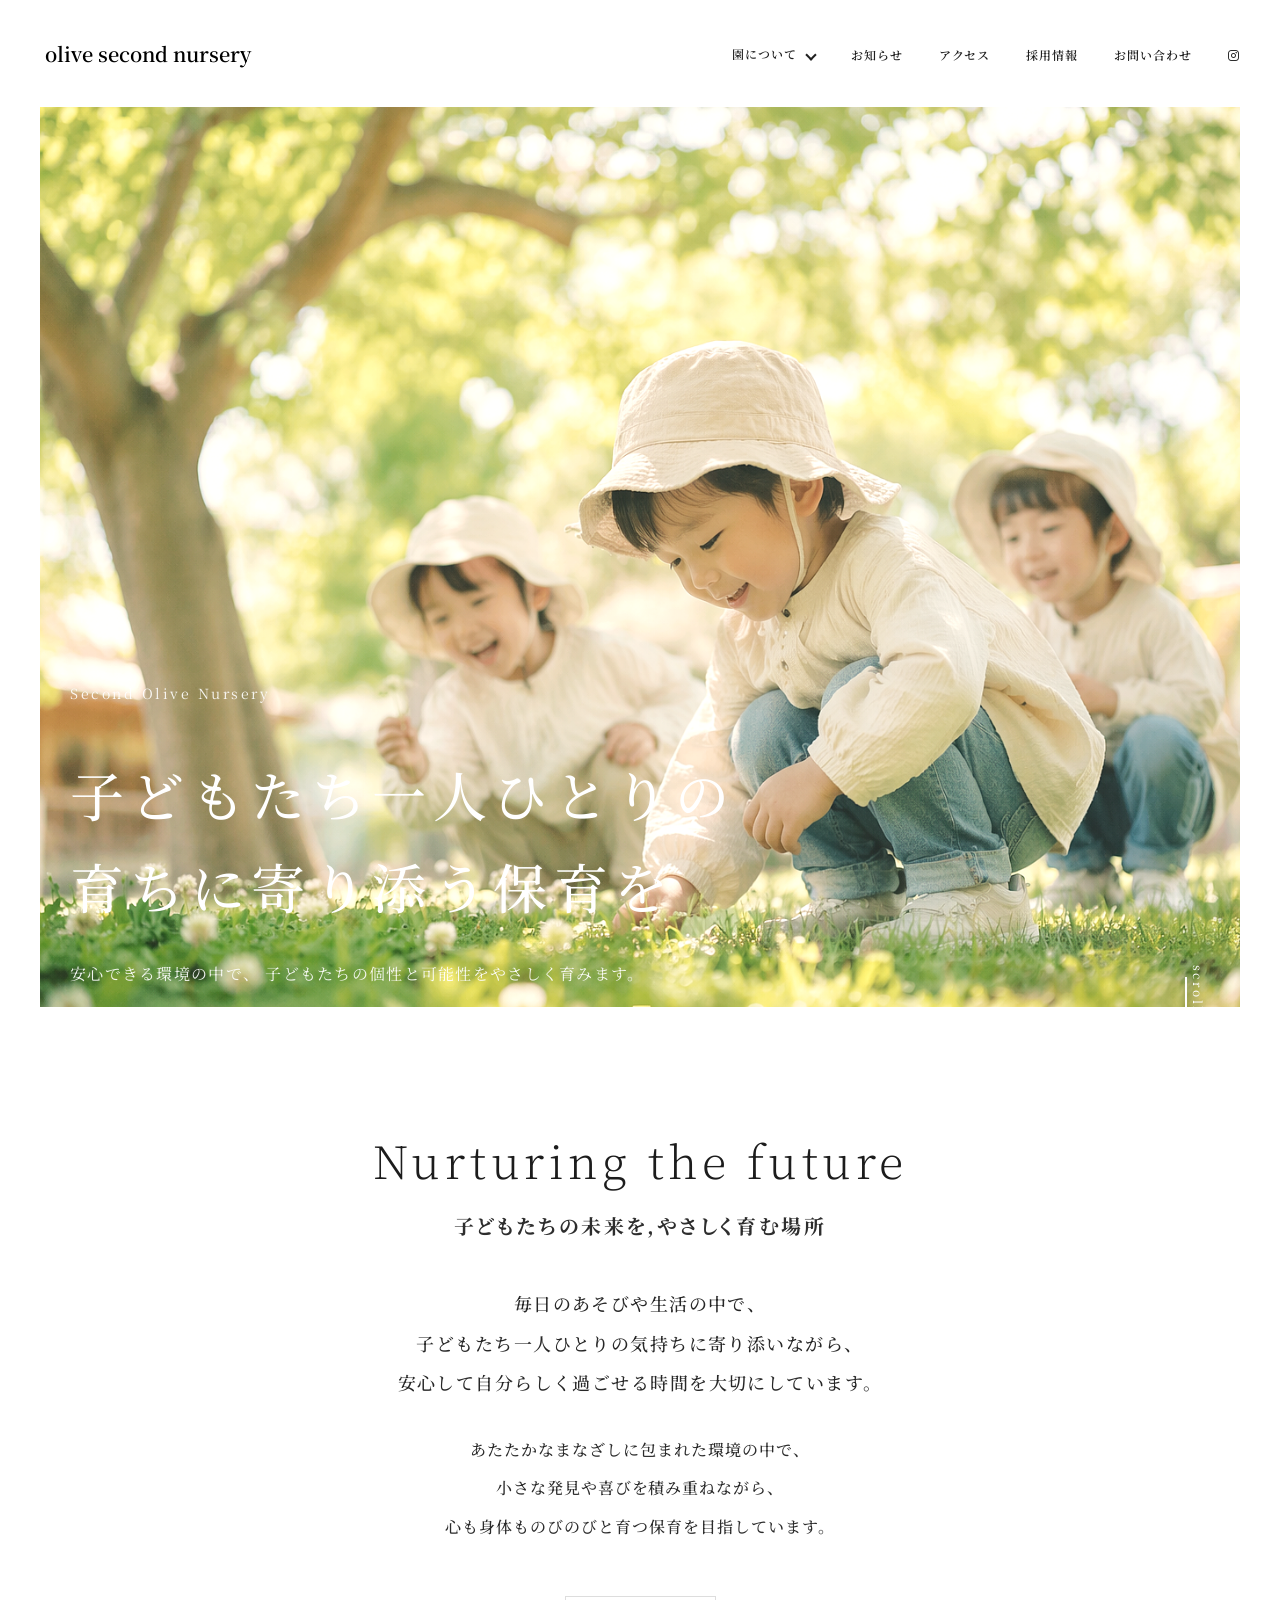
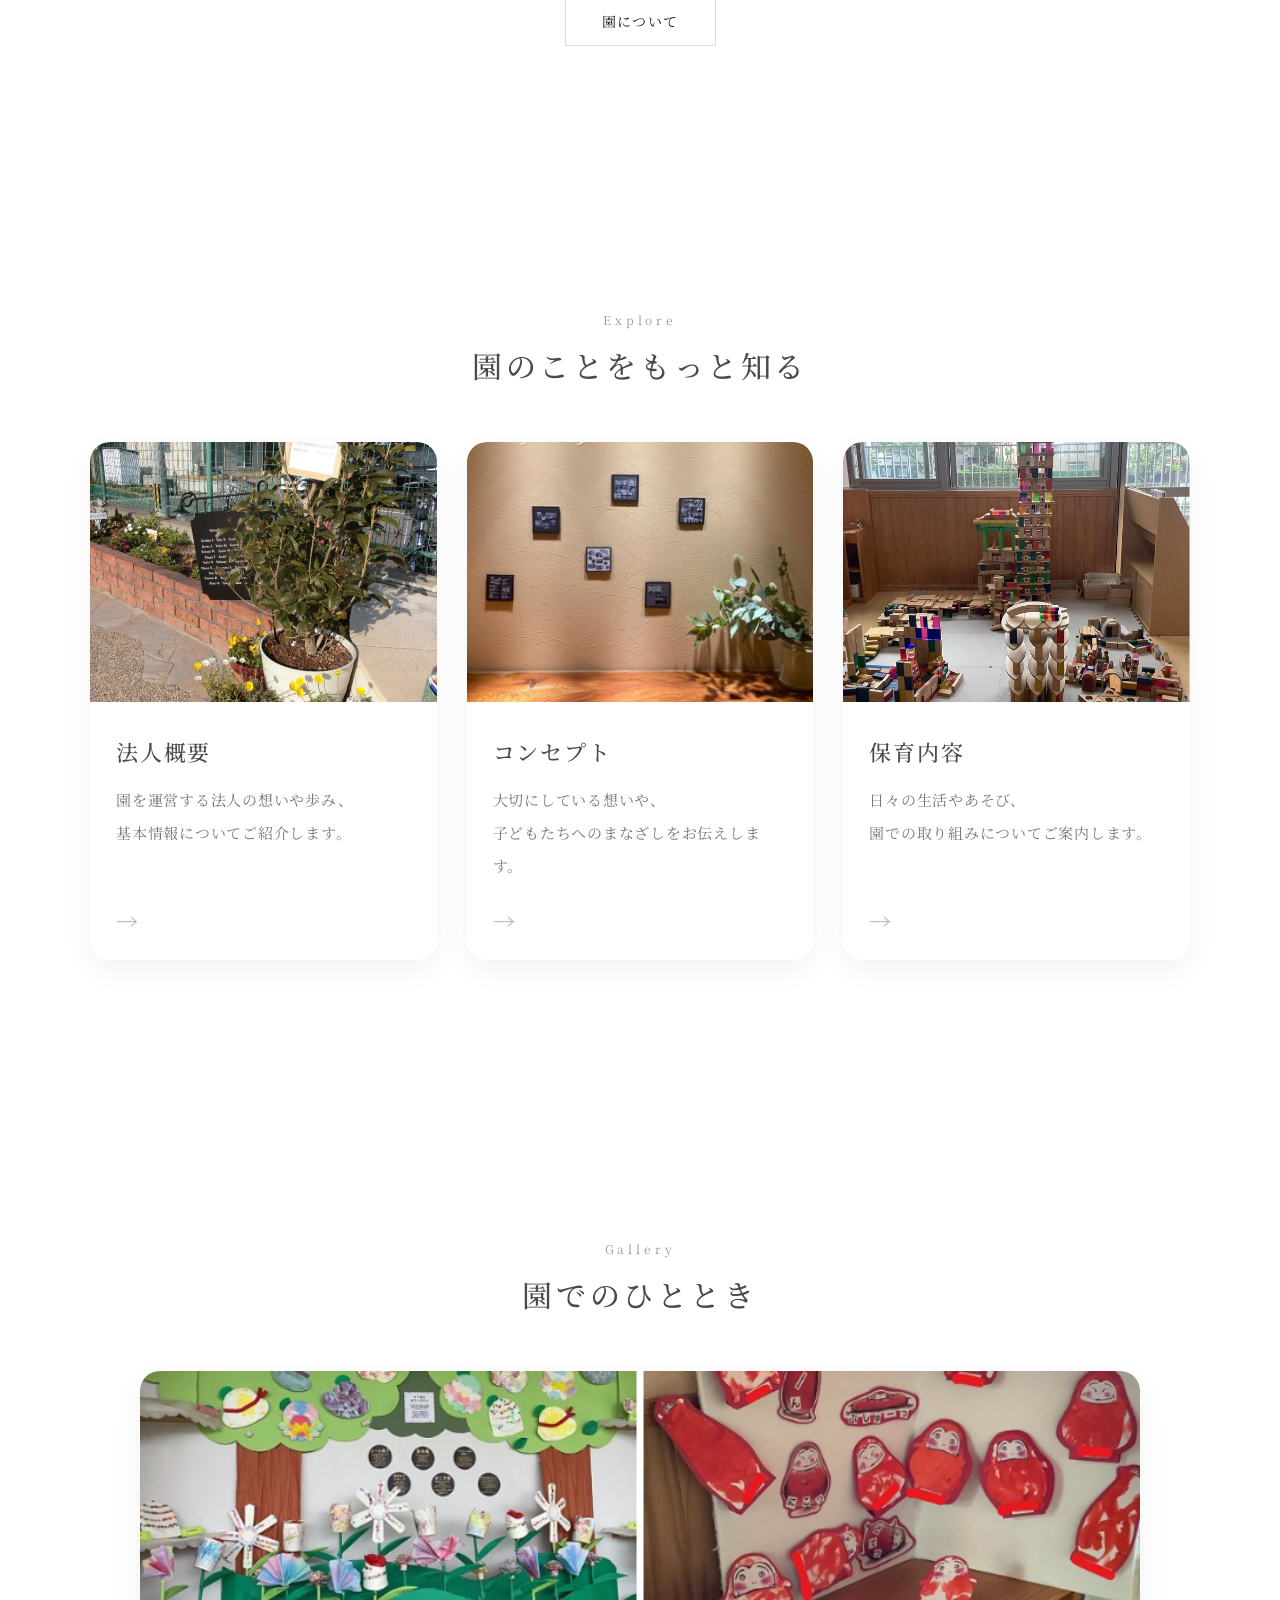
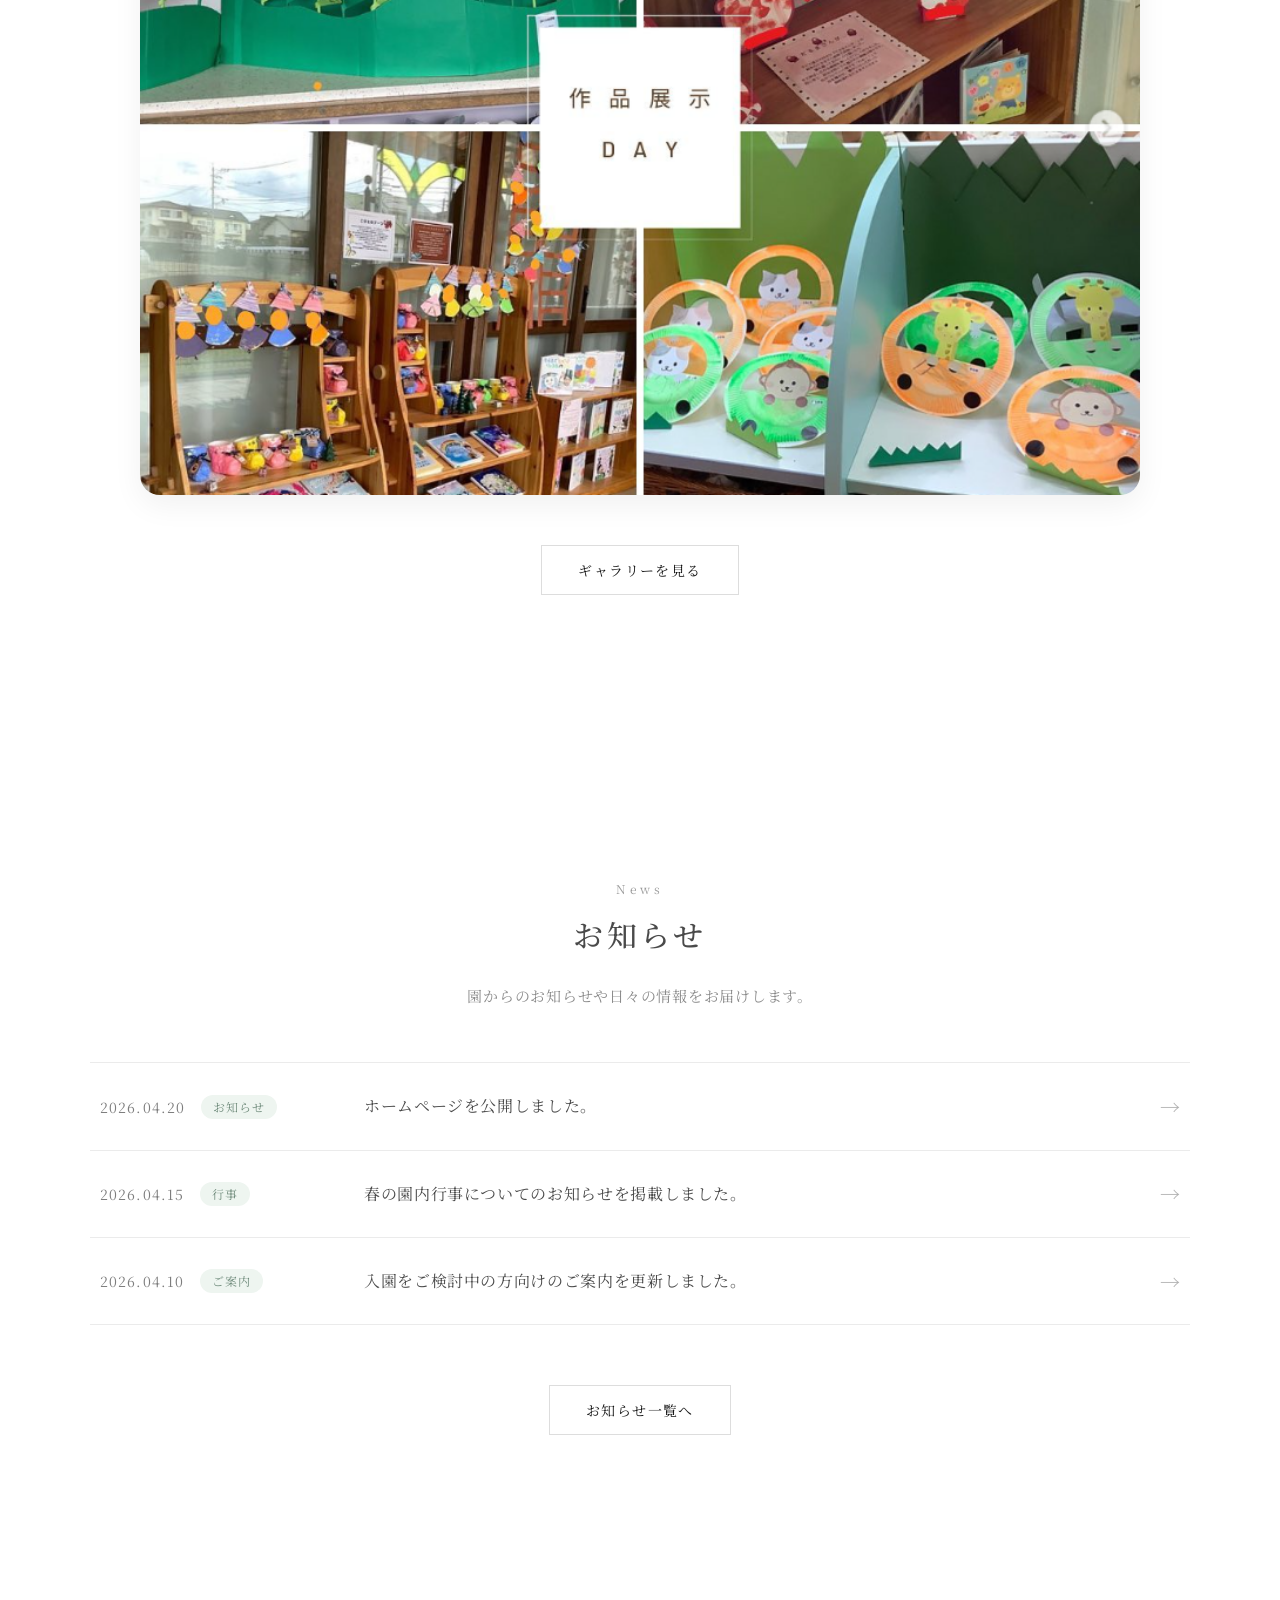
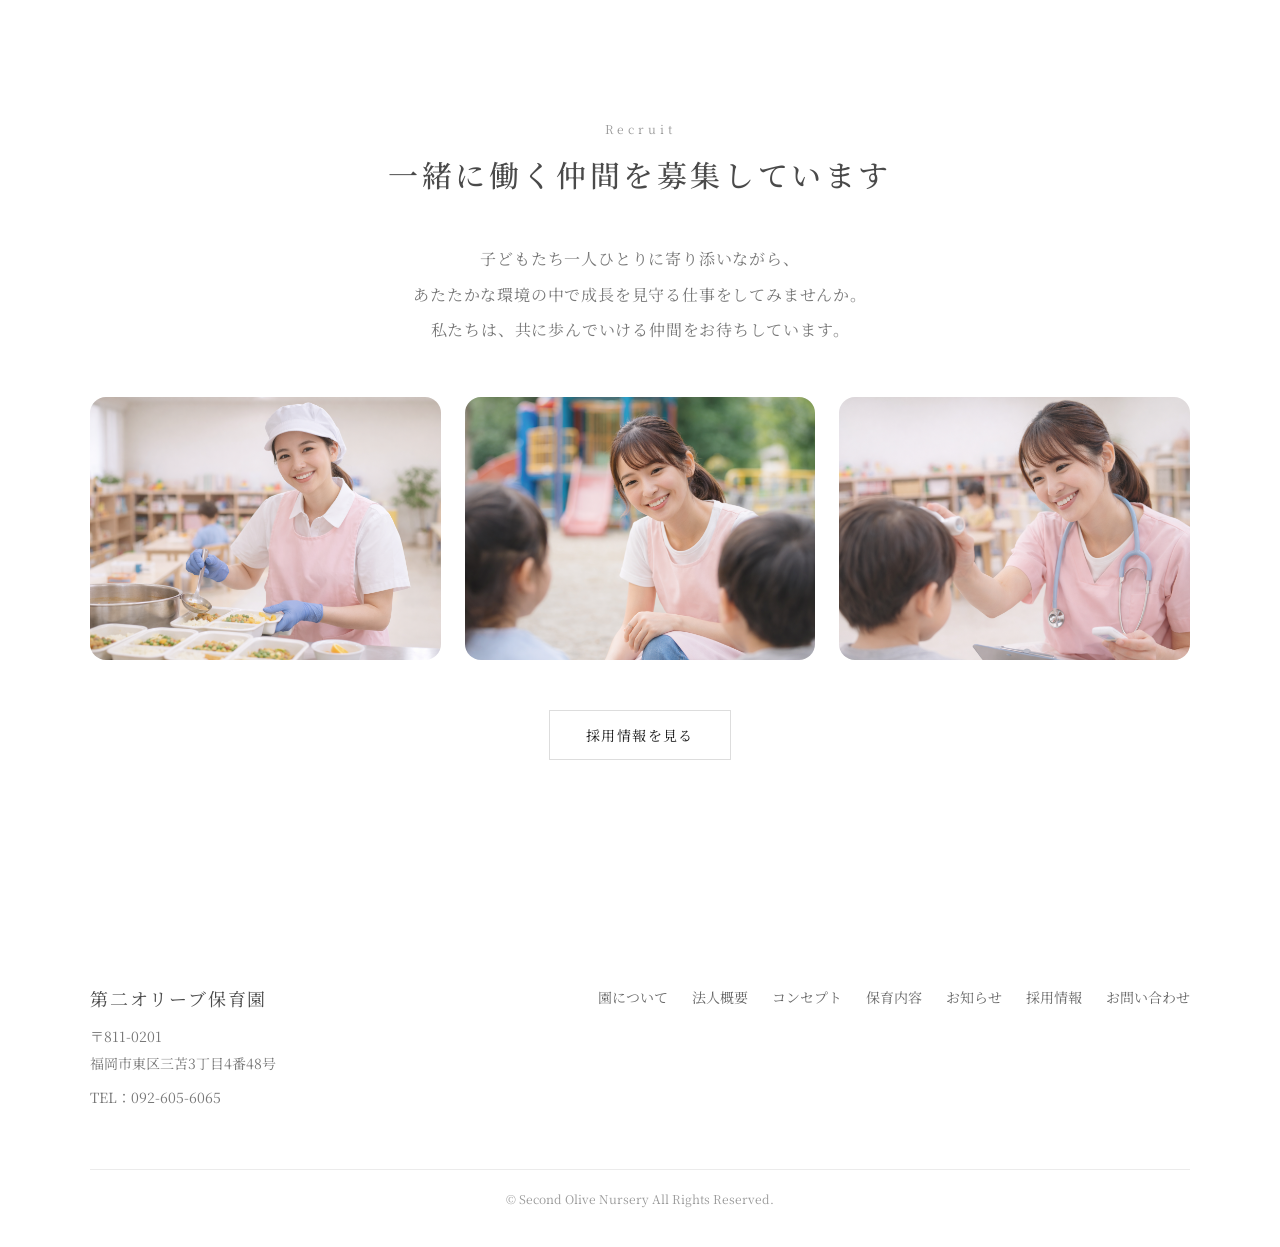
==== index.html @ 998efd09 "Add files via upload" ====
<!DOCTYPE html>
<html lang="ja">
<head>
  <meta charset="UTF-8">
  <meta name="viewport" content="width=device-width, initial-scale=1.0">
  <title>Second Olive Nursery | 子どもたちの未来を育む保育園</title>
  <meta name="description" content="Second Olive Nurseryは、子ども一人ひとりの個性を大切にし、安心できる環境で成長を支える保育園です。">
  <link rel="stylesheet" href="stylesheet.css">
  <link rel="stylesheet" href="responsive.css">
  <link href="https://fonts.googleapis.com/css2?family=Noto+Serif+JP:wght@400;500;600&display=swap" rel="stylesheet">
  <link rel="stylesheet" href="https://cdnjs.cloudflare.com/ajax/libs/font-awesome/6.5.2/css/all.min.css">
  <script async src="https://www.googletagmanager.com/gtag/js?id=G-06NSMRG1YZ"></script>
  <script>
    window.dataLayer = window.dataLayer || [];
    function gtag(){dataLayer.push(arguments);}
    gtag('js', new Date());
    gtag('config', 'G-06NSMRG1YZ');
  </script>
</head>
<body>
    <!-- header -->
    <header class="header header-test">
      <div class="header-inner">
        <!-- ロゴ -->
        <a href="index.html" class="header-logo">
          <span>olive second nursery</span>
        </a>
        <!-- PCナビ -->
        <nav class="header-nav">
          <ul class="nav-list">
            <li class="has-dropdown">
              <a href="#about">
                園について
                <span class="dropdown-icon"></span>
              </a>
              <ul class="dropdown-menu">
                <li><a href="corporate.html">法人概要</a></li>
                <li><a href="concept.html">コンセプト</a></li>
                <li><a href="service.html">保育内容</a></li>
              </ul>
            </li>
            <li><a href="#service">お知らせ</a></li>
            <li><a href="#news">アクセス</a></li>
            <li><a href="#access">採用情報</a></li>
            <li><a href="#contact">お問い合わせ</a></li>
            <li class="nav-instagram">
              <a href="https://www.instagram.com/アカウント名/" target="_blank" aria-label="Instagram">
                <i class="fa-brands fa-instagram"></i>
              </a>
            </li>
          </ul>
        </nav>
        <!-- ハンバーガー -->
        <button class="hamburger" aria-label="メニューを開く">
          <span></span>
          <span></span>
          <span></span>
        </button>
      </div>
      <!-- SPメニュー -->
      <nav class="sp-nav">
        <ul class="sp-nav-list">
          <li><a href="#about">園について</a></li>
          <li><a href="#service">保育内容</a></li>
          <li><a href="#news">お知らせ</a></li>
          <li><a href="#access">アクセス</a></li>
          <li><a href="#contact">お問い合わせ</a></li>
        </ul>
      </nav>
    </header>
    <div class="main-wrapper">
      <main>
        <!-- hero -->
        <section class="hero">
          <div class="hero-overlay"></div>
          <div class="hero-inner container">
            <div class="hero-text">
              <p class="hero-subtitle">Second Olive Nursery</p>
              <h1 class="hero-title">
                子どもたち一人ひとりの<br>
                育ちに寄り添う保育を
              </h1>
              <p class="hero-description">
                安心できる環境の中で、
                子どもたちの個性と可能性をやさしく育みます。
              </p>
            </div>
            <div class="hero-scroll">
              <span>scroll</span>
            </div>
          </div>
        </section>
        <!-- intro -->
        <section class="intro">
          <div class="container">
            <h1 class="intro-en">
               Nurturing the future
            </h1>
            <h2 class="intro-title">
              子どもたちの未来を,やさしく育む場所
            </h2>
            <p class="intro-lead">
              毎日のあそびや生活の中で、<br>
              子どもたち一人ひとりの気持ちに寄り添いながら、<br>
              安心して自分らしく過ごせる時間を大切にしています。
            </p>
            <p class="intro-text">
              あたたかなまなざしに包まれた環境の中で、<br>
              小さな発見や喜びを積み重ねながら、<br>
              心も身体ものびのびと育つ保育を目指しています。
            </p>
            <div class="btn-wrapper">
              <a href="#about" class="btn btn-primary">
                <span>園について</span>
              </a>
            </div>  
          </div>
        </section>
        <!-- page-links -->
        <section class="page-links" id="about">
          <div class="container">
            <div class="page-links-head">
              <p class="section-en">Explore</p>
              <h2 class="section-title">園のことをもっと知る</h2>
            </div>
            <div class="page-links-grid">
              <a href="corporate.html" class="page-card">
                <div class="page-card-image">
                  <img src="images/gaiyou.png" alt="法人概要">
                </div>
                <div class="page-card-body">
                  <h3 class="page-card-title">法人概要</h3>
                  <p class="page-card-text">
                    園を運営する法人の想いや歩み、<br>
                    基本情報についてご紹介します。
                  </p>
                  <span class="page-card-arrow">→</span>
                </div>
              </a>
              <a href="concept.html" class="page-card">
                <div class="page-card-image">
                  <img src="images/konsept.png" alt="コンセプト">
                </div>
                <div class="page-card-body">
                  <h3 class="page-card-title">コンセプト</h3>
                  <p class="page-card-text">
                    大切にしている想いや、<br>
                    子どもたちへのまなざしをお伝えします。
                  </p>
                  <span class="page-card-arrow">→</span>
                </div>
              </a>
              <a href="service.html" class="page-card">
                <div class="page-card-image">
                  <img src="images/hoikunaiyou.png" alt="保育内容">
                </div>
                <div class="page-card-body">
                  <h3 class="page-card-title">保育内容</h3>
                  <p class="page-card-text">
                    日々の生活やあそび、<br>
                    園での取り組みについてご案内します。
                  </p>
                  <span class="page-card-arrow">→</span>
                </div>
              </a>
            </div>
          </div>
        </section>
        <!-- gallery -->
        <section class="gallery">
          <div class="container">
            <div class="gallery-head">
              <p class="section-en">Gallery</p>
              <h2 class="section-title">園でのひととき</h2>
            </div>
            <div class="gallery-single">
              <img src="images/gallery.png" alt="園で遊ぶ子どもたちの様子">
            </div>
            <div class="gallery-btn">
              <a href="gallery.html" class="btn btn-primary">
                <span>ギャラリーを見る</span>
              </a>
            </div>
          </div>
        </section>
        <!-- news -->
        <section class="news">
          <div class="container">
            <div class="news-head">
              <p class="section-en">News</p>
              <h2 class="section-title">お知らせ</h2>
              <p class="news-lead">
                園からのお知らせや日々の情報をお届けします。
              </p>
            </div>
            <div class="news-list">
              <a href="news-detail.html" class="news-item">
                <div class="news-meta">
                  <time datetime="2026-04-20" class="news-date">2026.04.20</time>
                  <span class="news-category">お知らせ</span>
                </div>
                <p class="news-text">ホームページを公開しました。</p>
                <span class="news-arrow">→</span>
              </a>
              <a href="news-detail.html" class="news-item">
                <div class="news-meta">
                  <time datetime="2026-04-15" class="news-date">2026.04.15</time>
                  <span class="news-category">行事</span>
                </div>
                <p class="news-text">春の園内行事についてのお知らせを掲載しました。</p>
                <span class="news-arrow">→</span>
              </a>
              <a href="news-detail.html" class="news-item">
                <div class="news-meta">
                  <time datetime="2026-04-10" class="news-date">2026.04.10</time>
                  <span class="news-category">ご案内</span>
                </div>
                <p class="news-text">入園をご検討中の方向けのご案内を更新しました。</p>
                <span class="news-arrow">→</span>
              </a>
            </div>
            <div class="news-btn">
              <a href="news.html" class="btn btn-primary">
                <span>お知らせ一覧へ</span>
              </a>
            </div>
          </div>
        </section>
        <!-- recruit -->
        <section class="recruit">
          <div class="container">
            <div class="recruit-head">
              <p class="section-en">Recruit</p>
              <h2 class="section-title">一緒に働く仲間を募集しています</h2>
            </div>
            <p class="recruit-text">
              子どもたち一人ひとりに寄り添いながら、<br>
              あたたかな環境の中で成長を見守る仕事をしてみませんか。<br>
              私たちは、共に歩んでいける仲間をお待ちしています。
            </p>
            <div class="recruit-images">
              <img src="images/tyourisi.png" alt="園の様子">
              <img src="images/hoikusi.png" alt="保育の様子">
              <img src="images/kanngosi.png" alt="職員の様子">
            </div>
            <div class="recruit-btn">
              <a href="recruit.html" class="btn btn-primary">
                <span>採用情報を見る</span>
              </a>
            </div>
          </div>
        </section>
      </main>
    </div>



    <!-- footer -->
    <a href="#" class="page-top" aria-label="ページ上部へ戻る">↑</a>
    <!-- footer -->
    <footer class="footer">
      <div class="container footer-inner">
        <div class="footer-top">
          <div class="footer-info">
            <p class="footer-name">第二オリーブ保育園</p>
            <p class="footer-address">
              〒811-0201<br>
              福岡市東区三苫3丁目4番48号
            </p>
            <p class="footer-tel">
              TEL：092-605-6065
            </p>
          </div>
          <nav class="footer-nav">
            <ul>
              <li><a href="#about">園について</a></li>
              <li><a href="corporate.html">法人概要</a></li>
              <li><a href="concept.html">コンセプト</a></li>
              <li><a href="service.html">保育内容</a></li>
              <li><a href="news.html">お知らせ</a></li>
              <li><a href="recruit.html">採用情報</a></li>
              <li><a href="contact.html">お問い合わせ</a></li>
            </ul>
          </nav>
        </div>
        <div class="footer-bottom">
          <p class="copyright">
            © Second Olive Nursery All Rights Reserved.
          </p>
        </div>
      </div>
    </footer>
    <script src="script.js"></script>
</body>
</html>
---- stylesheet.css ----
/* =========================
   共通
========================= */

body {
  font-family: "Noto Serif JP", serif;
  color: #4a4a4a;
  margin: 0;
}

.container {
  max-width: 1100px;
  margin: 0 auto;
  padding: 0 30px;
}

.main-wrapper {
  max-width: 1200px;
  margin: 0 auto;
  background: #ffffff;
  border-radius: 20px;
  overflow: visible;
}

html {
  scroll-behavior: smooth;
}

/* =========================
   header
========================= */
.header {
  position: sticky;
  top: 0;
  width: 100%;
  z-index: 1000;
  background: #ffffff;
  transition: transform 0.35s ease, box-shadow 0.35s ease, background 0.35s ease;
}

.header.hide {
  transform: translateY(-100%);
}

.header.scrolled {
  background: #ffffff;
  box-shadow: 0 4px 12px rgba(0, 0, 0, 0.08);
}

.header-inner {
  max-width: 1200px;
  margin: 0 auto;
  padding: 35px 30px;
  display: flex;
  align-items: center;
  justify-content: space-between;
}

.header.scrolled .header-inner {
  padding: 22px 30px;
}

/* ロゴ */
.header-logo {
  display: flex;
  align-items: center;
  text-decoration: none;
}

.header-logo img {
  width: 60px;
  height: auto;
  display: block;
}

.header-logo span {
  margin-left: 5px;
  font-size: 20px;
  font-weight: 600;
  color: #000000;
}

/* PCナビ */
.header-nav {
  display: block;
}

.nav-list {
  display: flex;
  align-items: center;
  gap: 36px;
  list-style: none;
  margin: 0;
  padding: 0;
}

.nav-list a {
  font-size: 12px;
  font-weight: 600;
  letter-spacing: 0.08em;
  color: #202020;
  text-decoration: none;
  transition: color 0.3s ease, opacity 0.3s ease;
}

.header.scrolled .nav-list a {
  color: #444;
}

.nav-list a:hover {
  opacity: 0.7;
}

/* ハンバーガー */
.hamburger {
  display: none;
  width: 32px;
  height: 24px;
  padding: 0;
  border: none;
  background: transparent;
  cursor: pointer;
  position: relative;
  z-index: 1100;
}

.hamburger span {
  display: block;
  width: 100%;
  height: 2px;
  background: #444;
  position: absolute;
  left: 0;
  transition: all 0.3s ease;
}

.hamburger span:nth-child(1) {
  top: 0;
}

.hamburger span:nth-child(2) {
  top: 11px;
}

.hamburger span:nth-child(3) {
  bottom: 0;
}

.header.scrolled .hamburger span {
  background: #444;
}

/* ハンバーガー開いた時 */
.hamburger.active span:nth-child(1) {
  transform: rotate(45deg);
  top: 11px;
}

.hamburger.active span:nth-child(2) {
  opacity: 0;
}

.hamburger.active span:nth-child(3) {
  transform: rotate(-45deg);
  bottom: 11px;
}

/* SPメニュー */
.sp-nav {
  position: fixed;
  top: 0;
  right: -100%;
  width: 100%;
  height: 100vh;
  background: rgba(255, 255, 255, 0.98);
  transition: right 0.4s ease;
  display: flex;
  justify-content: center;
  align-items: center;
}

.sp-nav.open {
  right: 0;
}

.sp-nav-list {
  list-style: none;
  margin: 0;
  padding: 0;
  text-align: center;
}

.sp-nav-list li {
  margin-bottom: 28px;
}

.sp-nav-list li:last-child {
  margin-bottom: 0;
}

.sp-nav-list a {
  font-size: 20px;
  font-weight: 400;
  letter-spacing: 0.08em;
  color: #444;
  text-decoration: none;
}

.has-dropdown {
  position: relative;
}

.has-dropdown > a {
  display: inline-block;
  padding: 10px 0;
}

.dropdown-menu {
  position: absolute;
  top: 100%;
  left: 50%;
  transform: translateX(-50%) translateY(10px);
  min-width: 180px;
  padding: 14px 0;
  margin: 0;
  list-style: none;
  background: rgba(255, 255, 255, 0.98);
  border-radius: 14px;
  box-shadow: 0 12px 24px rgba(0, 0, 0, 0.08);
  opacity: 0;
  visibility: hidden;
  transition: all 0.3s ease;
  z-index: 1000;
}

.dropdown-menu li {
  margin: 0;
}

.dropdown-menu a {
  display: block;
  padding: 10px 20px;
  font-size: 14px;
  color: #4a4a4a;
  text-decoration: none;
  white-space: nowrap;
  transition: background 0.3s ease, color 0.3s ease;
}

.dropdown-menu a:hover {
  background: #f5f8f6;
  color: #7a9b8a;
}

.has-dropdown:hover .dropdown-menu {
  opacity: 1;
  visibility: visible;
  transform: translateX(-50%) translateY(0);
}

.dropdown-icon {
  display: inline-block;
  margin-left: 6px;
  width: 6px;
  height: 6px;
  border-right: 2px solid currentColor;
  border-bottom: 2px solid currentColor;
  transform: rotate(45deg);
  transition: transform 0.3s ease;
}

.has-dropdown:hover .dropdown-icon {
  transform: rotate(225deg);
}

.dropdown-menu {
  transform: translateX(-50%) translateY(10px);
}

.has-dropdown:hover .dropdown-menu {
  transform: translateX(-50%) translateY(0);
}

.header-instagram {
  display: flex;
  align-items: center;
  justify-content: center;
  width: 42px;
  height: 42px;
  margin-left: 24px;
  color: #4a4a4a;
  text-decoration: none;
  font-size: 22px;
  transition: opacity 0.3s ease, transform 0.3s ease;
}

.header-instagram:hover {
  opacity: 0.7;
  transform: translateY(-2px);
}


/* =========================
   hero
========================= */
.hero {
  position: relative;
  width: 100%;
  height: 100vh;
  min-height: 720px;
  background: url("images/hero.png") no-repeat center center / cover;
  overflow: hidden;
  margin-top: 0;
}

.hero-overlay {
  position: absolute;
  inset: 0;
  z-index: 1;
}

.hero-inner {
  position: relative;
  z-index: 2;
  max-width: 1200px;
  height: 100%;
  margin: 0 auto;
  padding: 0 30px 70px;
  display: flex;
  flex-direction: column;
  justify-content: flex-end;
}

.hero-text {
  max-width: 680px;
  color: #ffffff;
}

.hero-subtitle {
  margin-bottom: 20px;
  font-size: 14px;
  font-weight: 400;
  letter-spacing: 0.18em;
  color: rgba(255, 255, 255, 0.9);
}

.hero-title {
  margin-bottom: 24px;
  font-size: 54px;
  font-weight: 500;
  line-height: 1.7;
  letter-spacing: 0.12em;
  color: #ffffff;
}

.hero-description {
  font-size: 16px;
  font-weight: 400;
  line-height: 2.2;
  letter-spacing: 0.08em;
  color: rgba(255, 255, 255, 0.92);
}

.hero-scroll {
  position: absolute;
  right: 30px;
  bottom: 40px;
  writing-mode: vertical-rl;
  text-orientation: mixed;
}

.hero-scroll span {
  font-size: 12px;
  letter-spacing: 0.2em;
  color: #fff;
  text-shadow: 0 2px 6px rgba(0,0,0,0.4);
  position: relative;
}

.hero-scroll span::after {
  content: "";
  display: block;
  width: 2px;
  height: 60px;
  margin: 12px auto 0;
  background: #fff;
  box-shadow: 0 2px 6px rgba(0,0,0,0.4);
}

/* test headerをhero上に重ねる 
.header.header-test {
  position: absolute;
  top: 0;
  left: 0;
  width: 100%;
  z-index: 1000;
  background: transparent;
  box-shadow: none;
}

.header.header-test.scrolled {
  background: transparent;
  box-shadow: none;
}

.header.header-test.hide {
  transform: none;
}

.header.header-test .header-inner {
  max-width: 1200px;
  margin: 0 auto;
  padding: 35px 30px;
}

.header.header-test .header-logo span,
.header.header-test .nav-list a,
.header.header-test .header-instagram {
  color: #ffffff;
}

.header.header-test .dropdown-icon {
  border-right: 2px solid #ffffff;
  border-bottom: 2px solid #ffffff;
}

/* hero全画面 
.hero {
  width: 100vw;
  max-width: none;
  margin-left: calc(49% - 50vw);
  margin-right: calc(49% - 50vw);
  border-radius: 0;
}

.hero-overlay {
  background: rgba(0, 0, 0, 0.22);
}


.hero-inner {
  position: relative;
  z-index: 2;
}

文字前面 */


/* =========================
   intro
========================= */
.intro {
  padding: 120px 0;
  background: #ffffff;
  text-align: center;
}

.intro-en {
  margin: 0 0 16px;
  font-size: 45px;
  font-weight: 200;
  letter-spacing: 0.1em;
  color: #1c1c1c;
}

.intro-title {
  margin: 0 0 40px;
  font-size: 20px;
  font-weight: 700;
  line-height: 1.8;
  letter-spacing: 0.12em;
  color: #2d2d2d;
  font-feature-settings: "palt";
}

.intro-lead {
  margin: 0 0 28px;
  font-size: 18px;
  font-weight: 500;
  line-height: 2.2;
  letter-spacing: 0.08em;
  color: #272727;
}

.intro-text {
  margin: 0;
  font-size: 16px;
  font-weight: 500;
  line-height: 2.4;
  letter-spacing: 0.06em;
  color: #2b2b2b;
}

/* ボタン全体 */
.btn-wrapper {
  margin-top: 50px;
  text-align: center;
}

/* ボタン本体 */
.btn {
  display: inline-block;
  padding: 14px 36px;
  font-size: 14px;
  letter-spacing: 0.1em;
  text-decoration: none;
  transition: all 0.3s ease;
}

.btn-primary {
  position: relative;
  display: inline-block;
  padding: 14px 36px;
  font-size: 14px;
  letter-spacing: 0.1em;
  text-decoration: none;
  overflow: hidden;
  color: #161616;
  background: #ffffff;
  border: 1px solid #ddd;
  transition: color 0.3s ease;
}

/* めくれる部分 */
.btn-primary::before {
  content: "";
  position: absolute;
  top: 0;
  left: 0;
  width: 0%;
  height: 100%;
  background: #1f1f1f;
  transition: width 0.4s ease;
  z-index: 0;
}

/* テキストを前面に */
.btn-primary span {
  position: relative;
  z-index: 1;
}

/* hover */
.btn-primary:hover::before {
  width: 100%;
}

.btn-primary:hover {
  color: #ffffff;
}

/* =========================
   page links
========================= */

.page-links {
  padding: 140px 0 140px;
  background: #ffffff;
}

.page-links-head {
  margin-bottom: 50px;
  text-align: center;
}

.section-en {
  margin: 0 0 10px;
  font-size: 12px;
  font-weight: 400;
  letter-spacing: 0.32em;
  color: #9a9a9a;
}

.section-title {
  margin: 0;
  font-size: 30px;
  font-weight: 500;
  line-height: 1.8;
  letter-spacing: 0.12em;
  color: #4a4a4a;
}

.page-links-grid {
  display: grid;
  grid-template-columns: repeat(3, 1fr);
  gap: 30px;
}

.page-card {
  display: flex;
  flex-direction: column;
  height: 100%;
  background: #fff;
  border-radius: 20px;
  overflow: hidden;
  text-decoration: none;
  box-shadow: 0 10px 30px rgba(0, 0, 0, 0.05);
  transition: transform 0.35s ease, box-shadow 0.35s ease;
}

.page-card:hover {
  transform: translateY(-4px);
  box-shadow: 0 16px 36px rgba(0, 0, 0, 0.08);
}

.page-card-image {
  aspect-ratio: 4 / 3;
  overflow: hidden;
}

.page-card-image img {
  width: 100%;
  height: 100%;
  object-fit: cover;
  display: block;
  transition: transform 0.6s ease;
}

.page-card:hover .page-card-image img {
  transform: scale(1.03);
}

.page-card-body {
  display: flex;
  flex-direction: column;
  flex-grow: 1;
  padding: 32px 26px 28px;
}

.page-card-title {
  margin: 0 0 16px;
  font-size: 22px;
  margin-bottom: 14px;
  font-weight: 500;
  letter-spacing: 0.08em;
  line-height: 1.6;
  color: #4a4a4a;
}

.page-card-text {
  margin: 0;
  font-size: 15px;
  font-weight: 400;
  line-height: 2.2;
  letter-spacing: 0.05em;
  color: #777;
}

.page-card-arrow {
  margin-top: auto;
  padding-top: 28px;
  font-size: 22px;
  line-height: 1;
  color: #b0b0b0;
  transition: transform 0.3s ease, color 0.3s ease;
}

.page-card:hover .page-card-arrow {
  transform: translateX(6px);
  color: #7a9b8a;
}

/* =========================
   gallery
========================= */
.gallery {
  padding: 140px 0;
  background: #ffffff;
}

.gallery-head {
  margin-bottom: 50px;
  text-align: center;
}

.gallery-lead {
  margin: 18px auto 0;
  max-width: 680px;
  font-size: 15px;
  line-height: 2.2;
  letter-spacing: 0.05em;
  color: #8a8a8a;
}

.gallery-grid {
  display: grid;
  grid-template-columns: repeat(3, 1fr);
  gap: 24px;
}

.gallery-item {
  border-radius: 18px;
  overflow: hidden;
  background: #f8f8f8;
  box-shadow: 0 6px 18px rgba(0, 0, 0, 0.04);
}

.gallery-item img {
  display: block;
  width: 100%;
  aspect-ratio: 4 / 3;
  object-fit: cover;
  transition: transform 0.5s ease;
}

.gallery-item:hover img {
  transform: scale(1.04);
}

.gallery-single {
  max-width: 1000px; /* ←大きさの上限 */
  margin: 0 auto;
  border-radius: 20px;
  overflow: hidden;
  box-shadow: 0 10px 30px rgba(0,0,0,0.06);
}

.gallery-single img {
  width: 100%;
  height: auto;
  display: block;
}

.gallery-btn {
  margin-top: 50px;
  text-align: center;
}

/* =========================
   news
========================= */
.news {
  padding: 140px 0;
  background: #ffffff;
}

.news-head {
  margin-bottom: 50px;
  text-align: center;
}

.news-lead {
  margin: 18px auto 0;
  max-width: 620px;
  font-size: 15px;
  line-height: 2.2;
  letter-spacing: 0.05em;
  color: #8a8a8a;
}

.news-list {
  border-top: 1px solid rgba(0, 0, 0, 0.08);
}

.news-item {
  display: flex;
  align-items: center;
  gap: 24px;
  padding: 28px 10px;
  border-bottom: 1px solid rgba(0, 0, 0, 0.08);
  text-decoration: none;
  transition: background 0.3s ease;
}

.news-item:hover {
  background: #fafcfb;
}

.news-meta {
  display: flex;
  align-items: center;
  gap: 16px;
  min-width: 240px;
  flex-shrink: 0;
}

.news-date {
  font-size: 14px;
  letter-spacing: 0.08em;
  color: #7d7d7d;
}

.news-category {
  display: inline-block;
  padding: 6px 12px;
  font-size: 12px;
  line-height: 1;
  letter-spacing: 0.08em;
  color: #6f8b7b;
  background: #eef5f0;
  border-radius: 20px;
}

.news-text {
  margin: 0;
  flex: 1;
  font-size: 16px;
  line-height: 1.9;
  letter-spacing: 0.04em;
  color: #4a4a4a;
}

.news-arrow {
  font-size: 20px;
  color: #b0b0b0;
  transition: transform 0.3s ease, color 0.3s ease;
}

.news-item:hover .news-arrow {
  transform: translateX(4px);
  color: #7a9b8a;
}

.news-btn {
  margin-top: 60px;
  text-align: center;
}

/* =========================
   recruit（シンプル版）
========================= */
.recruit {
  padding: 140px 0;
  background: #ffffff;
  text-align: center;
}

.recruit-head {
  margin-bottom: 40px;
}

.recruit-text {
  margin: 0 auto 50px;
  max-width: 700px;
  font-size: 16px;
  line-height: 2.2;
  letter-spacing: 0.05em;
  color: #777;
}

/* 画像3枚 */
.recruit-images {
  display: grid;
  grid-template-columns: repeat(3, 1fr);
  gap: 24px;
}

.recruit-images img {
  width: 100%;
  border-radius: 16px;
  object-fit: cover;
  aspect-ratio: 4 / 3;
  transition: transform 0.4s ease;
}

.recruit-images img:hover {
  transform: scale(1.03);
}

.recruit-btn {
  margin-top: 50px;
}

/* =========================
   page top
========================= */
.page-top {
  position: fixed;
  right: 30px;
  bottom: 30px;
  width: 54px;
  height: 54px;
  display: flex;
  align-items: center;
  justify-content: center;
  border-radius: 50%;
  background: rgba(255, 255, 255, 0.92);
  color: #4a4a4a;
  text-decoration: none;
  font-size: 20px;
  line-height: 1;
  box-shadow: 0 8px 20px rgba(0, 0, 0, 0.08);
  border: 1px solid rgba(0, 0, 0, 0.06);
  opacity: 0;
  visibility: hidden;
  transform: translateY(12px);
  transition: opacity 0.3s ease, transform 0.3s ease, background 0.3s ease;
  z-index: 1000;
}

.page-top.show {
  opacity: 1;
  visibility: visible;
  transform: translateY(0);
}

.page-top:hover {
  background: #4a4a4a;
  color: #ffffff;
}

/* =========================
   footer
========================= */
.footer {
  padding: 80px 0 40px;
}

.footer-inner {
  max-width: 1100px;
  margin: 0 auto;
}

/* 上段 */
.footer-top {
  display: flex;
  justify-content: space-between;
  gap: 40px;
  flex-wrap: wrap;
}

/* 左：情報 */
.footer-name {
  margin: 0 0 12px;
  font-size: 18px;
  letter-spacing: 0.1em;
  color: #4a4a4a;
}

.footer-address,
.footer-tel {
  margin: 0 0 8px;
  font-size: 14px;
  line-height: 1.9;
  color: #777;
}

/* 右：ナビ */
.footer-nav ul {
  display: flex;
  flex-wrap: wrap;
  gap: 18px 24px;
  list-style: none;
  padding: 0;
  margin: 0;
}

.footer-nav a {
  font-size: 14px;
  color: #666;
  text-decoration: none;
  transition: color 0.3s ease;
}

.footer-nav a:hover {
  color: #7a9b8a;
}

/* 下段 */
.footer-bottom {
  margin-top: 50px;
  padding-top: 20px;
  border-top: 1px solid rgba(0,0,0,0.08);
  text-align: center;
}

.copyright {
  margin: 0;
  font-size: 12px;
  color: #999;
}
---- responsive.css ----
/* =========================
   responsive
========================= */
@media (max-width: 768px) {
  .header-inner {
    padding: 16px 20px;
  }

  .header-logo img {
    width: 58px;
  }

  .header-nav {
    display: none;
  }

  .hamburger {
    display: block;
  }

  .hero {
    height: 90vh;
    min-height: 620px;
    background-position: center center;
  }

  .hero-inner {
    padding: 0 20px 50px;
  }

  .hero-text {
    max-width: 100%;
  }

  .hero-subtitle {
    margin-bottom: 14px;
    font-size: 12px;
    letter-spacing: 0.14em;
  }

  .hero-title {
    margin-bottom: 18px;
    font-size: 32px;
    line-height: 1.6;
    letter-spacing: 0.06em;
  }

  .hero-description {
    font-size: 14px;
    line-height: 2;
  }

  .hero-scroll {
    right: 20px;
    bottom: 24px;
  }

  .hero-scroll span::after {
    height: 42px;
  }

  .intro {
  padding: 80px 0;
  }

  .intro-title {
  font-size: 24px;
  margin-bottom: 28px;
  }

  .intro-lead {
  font-size: 15px;
  margin-bottom: 20px;
  }

  .intro-text {
  font-size: 14px;
  }

  .page-links {
  padding: 80px 0 90px;
  }

  .page-links-head {
  margin-bottom: 32px;
  }

  .section-title {
  font-size: 24px;
  line-height: 1.7;
  }

  .page-links-grid {
  grid-template-columns: 1fr;
  gap: 24px;
  }

  .page-card-body {
  padding: 22px 20px 20px;
  }

  .page-card-title {
  margin-bottom: 12px;
  font-size: 20px;
  }

  .page-card-text {
  font-size: 14px;
  line-height: 2;
  }

  .page-card-arrow {
  padding-top: 22px;
  font-size: 20px;
  }

  .gallery {
  padding: 90px 0;
  }

  .gallery-head {
  margin-bottom: 32px;
  }

  .gallery-lead {
  font-size: 14px;
  line-height: 2;
  }

  .gallery-grid {
  grid-template-columns: 1fr;
  gap: 18px;
  }

  .news {
  padding: 90px 0;
}

.news-head {
  margin-bottom: 32px;
}

.news-lead {
  font-size: 14px;
  line-height: 2;
}

.news-item {
  flex-direction: column;
  align-items: flex-start;
  gap: 14px;
  padding: 22px 0;
}

.news-meta {
  min-width: auto;
  flex-wrap: wrap;
  gap: 12px;
}

.news-date {
  font-size: 13px;
}

.news-category {
  font-size: 11px;
  padding: 6px 10px;
}

.news-text {
  font-size: 15px;
  line-height: 1.8;
}

.news-arrow {
  font-size: 18px;
  align-self: flex-end;
}

.recruit {
  padding: 90px 0;
}

.recruit-text {
  font-size: 14px;
  line-height: 2;
  margin-bottom: 30px;
}

.recruit-images {
  grid-template-columns: 1fr;
  gap: 16px;
}

.page-top {
  right: 20px;
  bottom: 20px;
  width: 48px;
  height: 48px;
  font-size: 18px;
}

.footer {
  padding: 60px 0 30px;
}

.footer-top {
  flex-direction: column;
  gap: 30px;
}

.footer-nav ul {
  gap: 12px 16px;
}

.footer-name {
  font-size: 16px;
}

.footer-address,
.footer-tel {
  font-size: 13px;
}

}
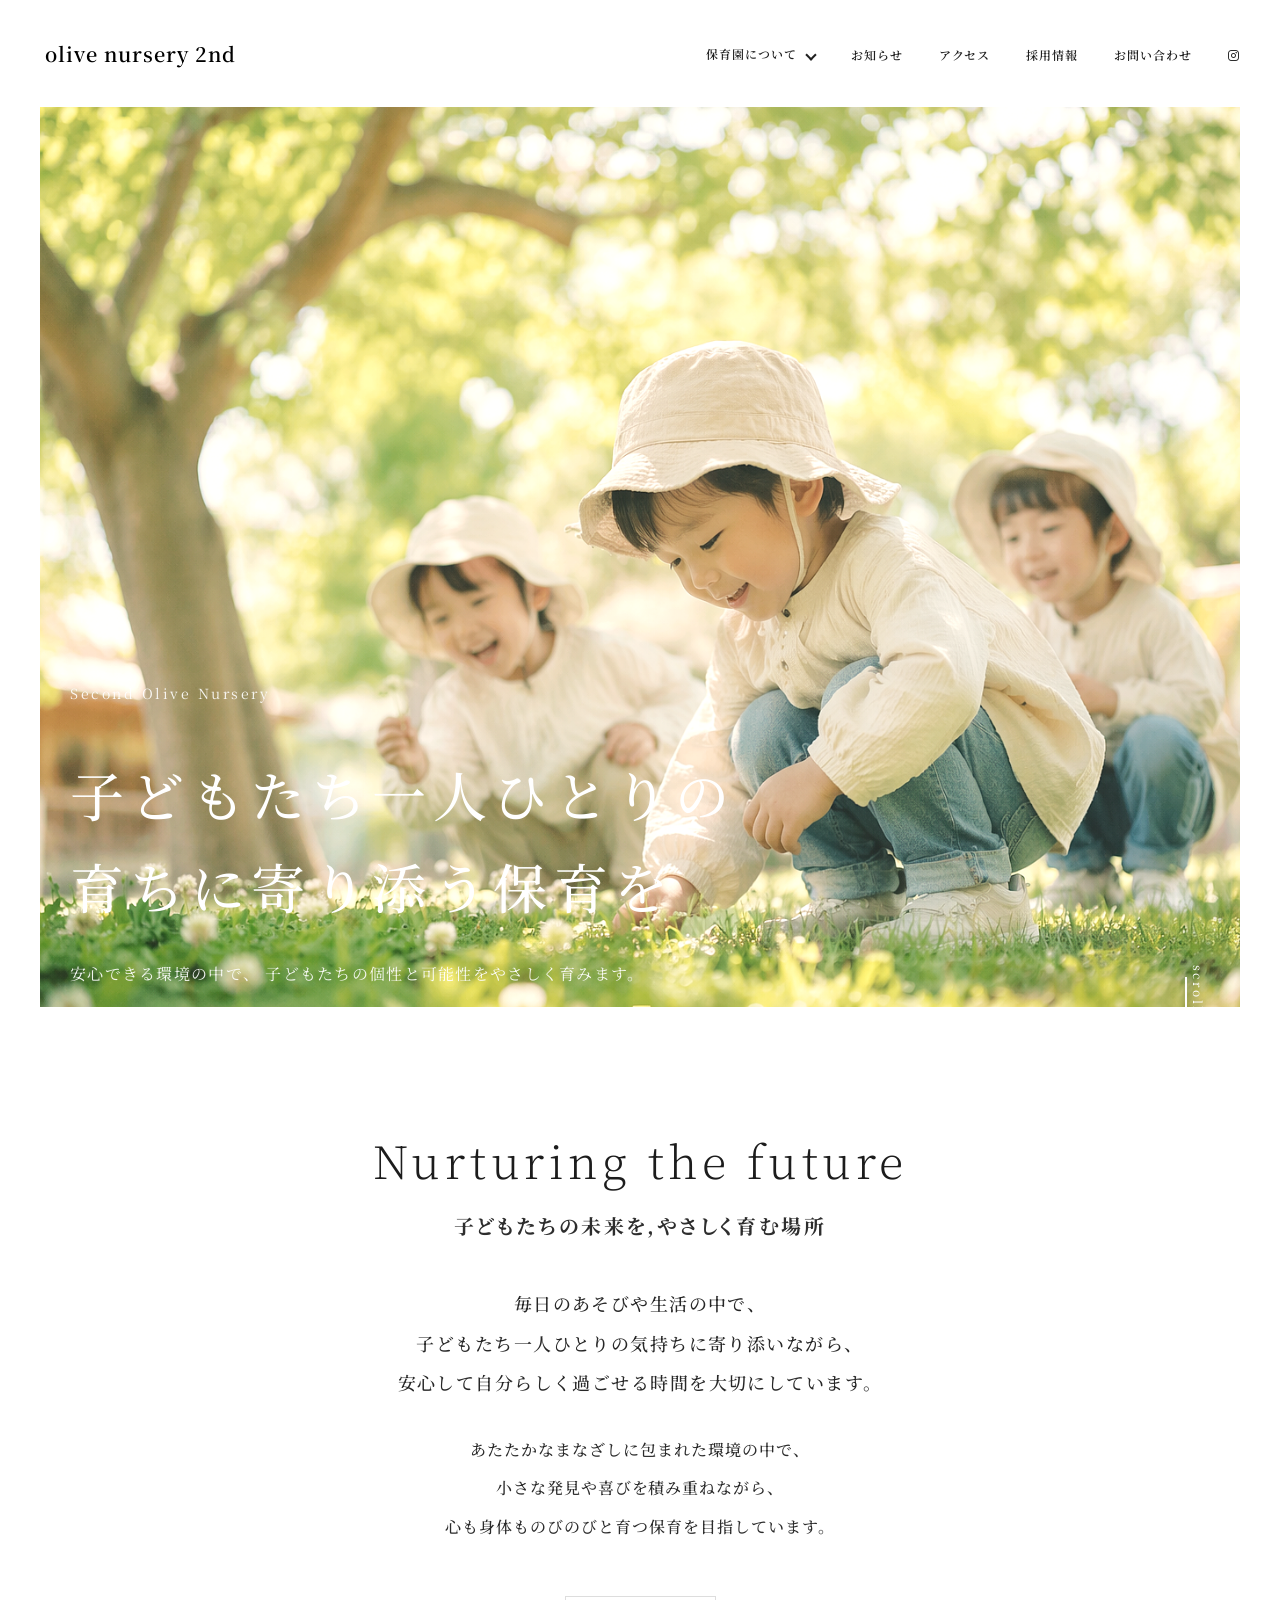
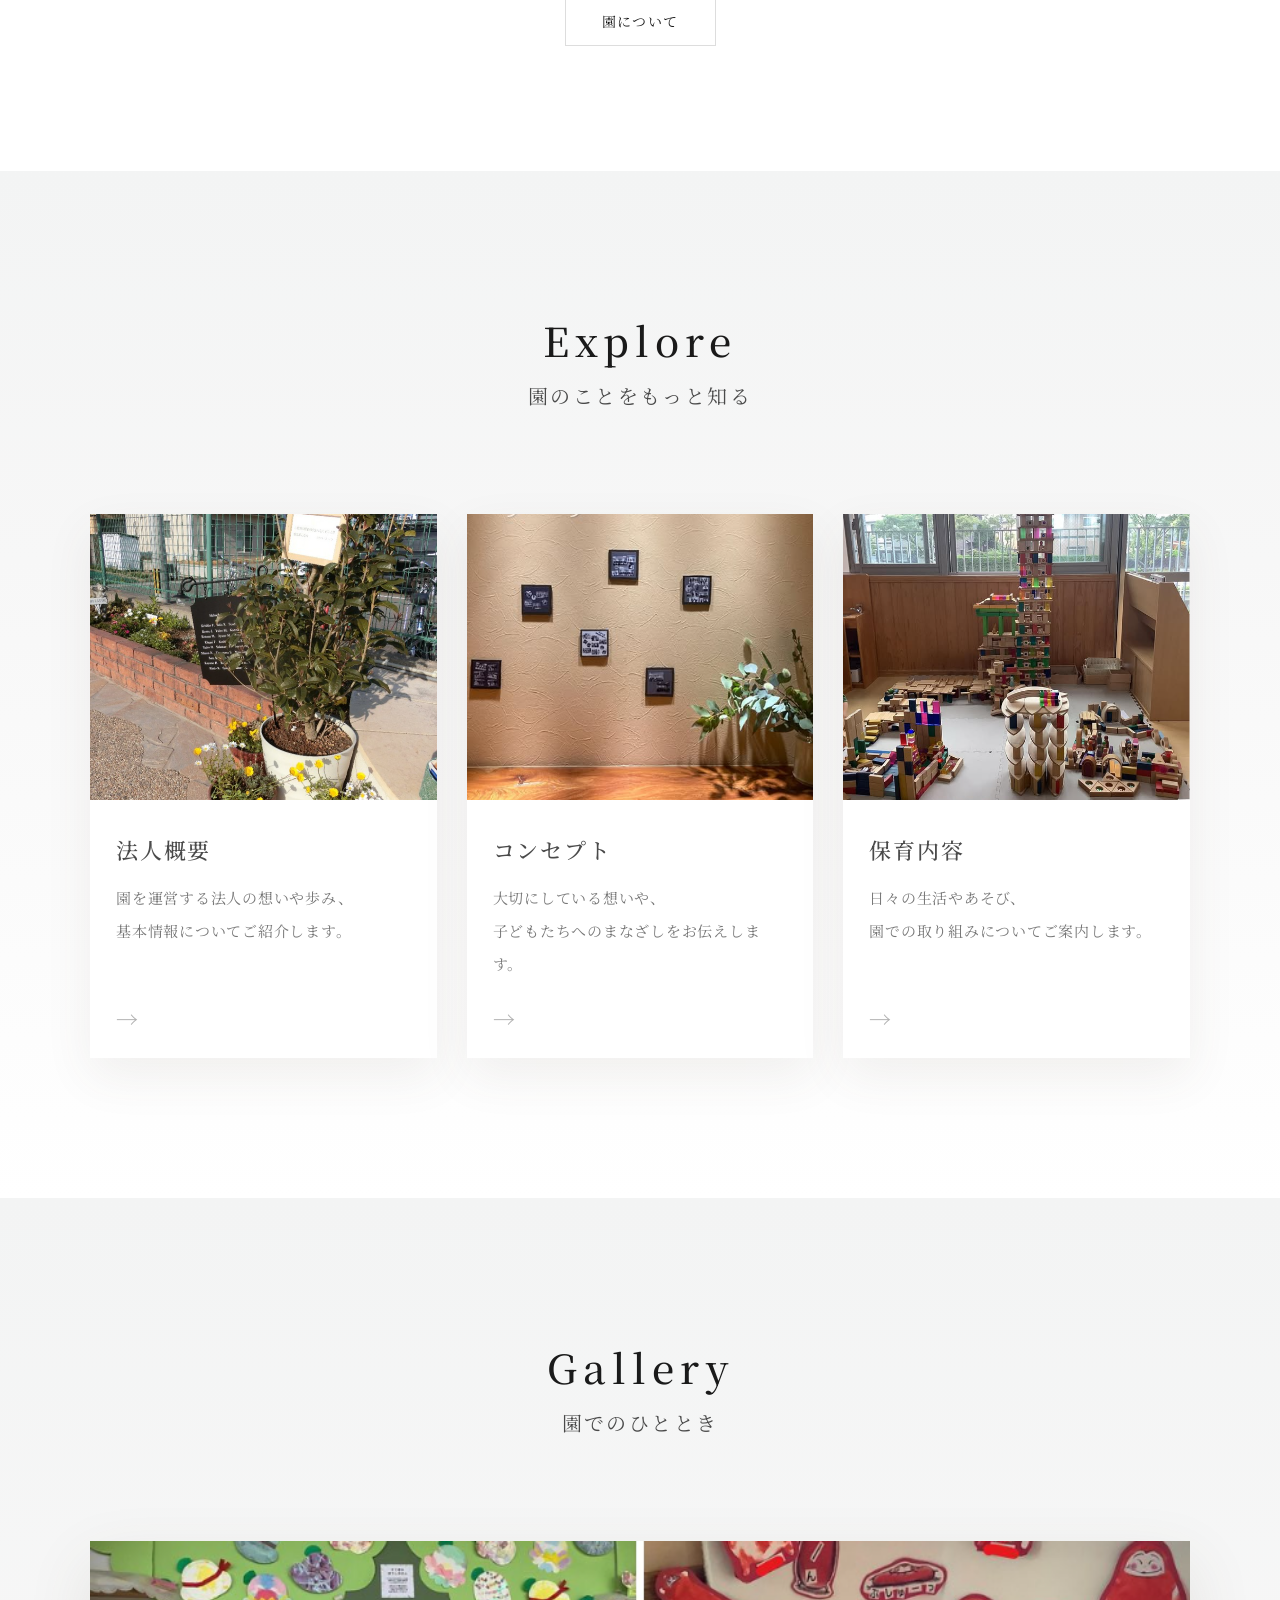
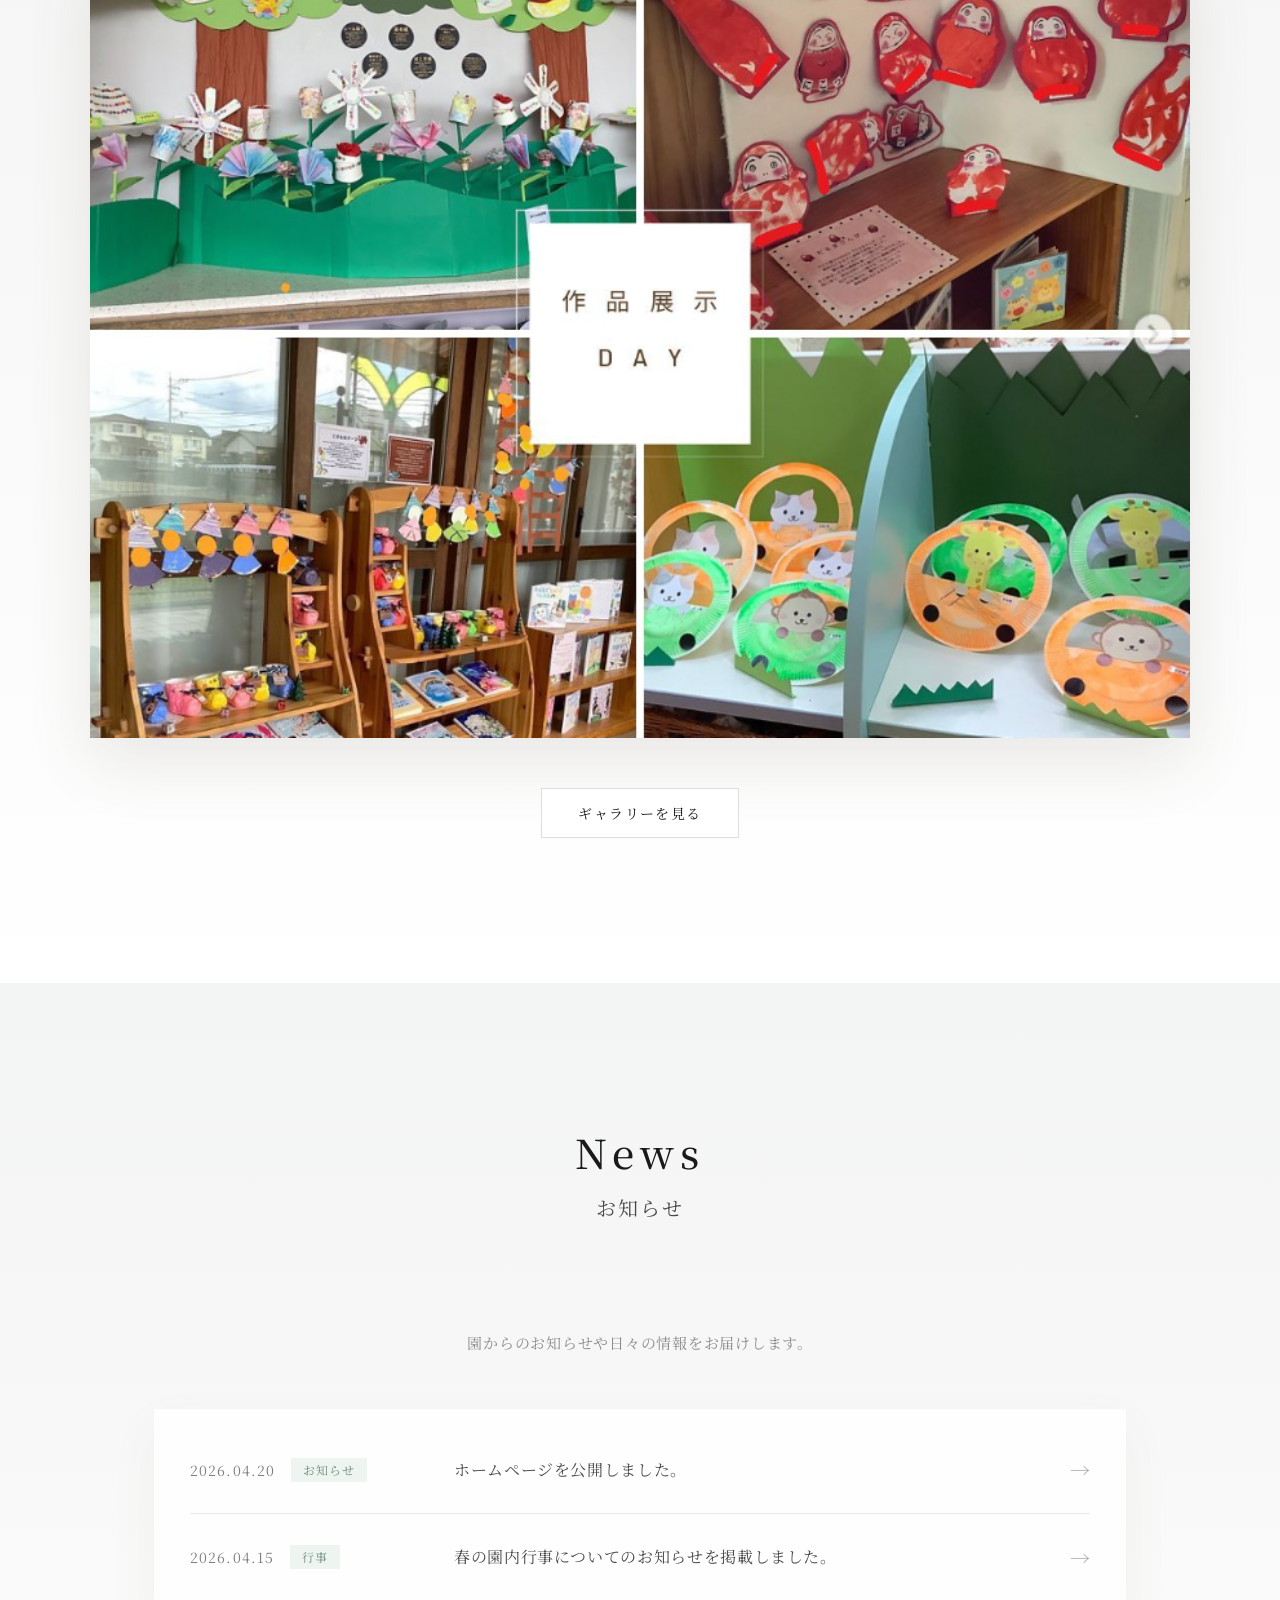
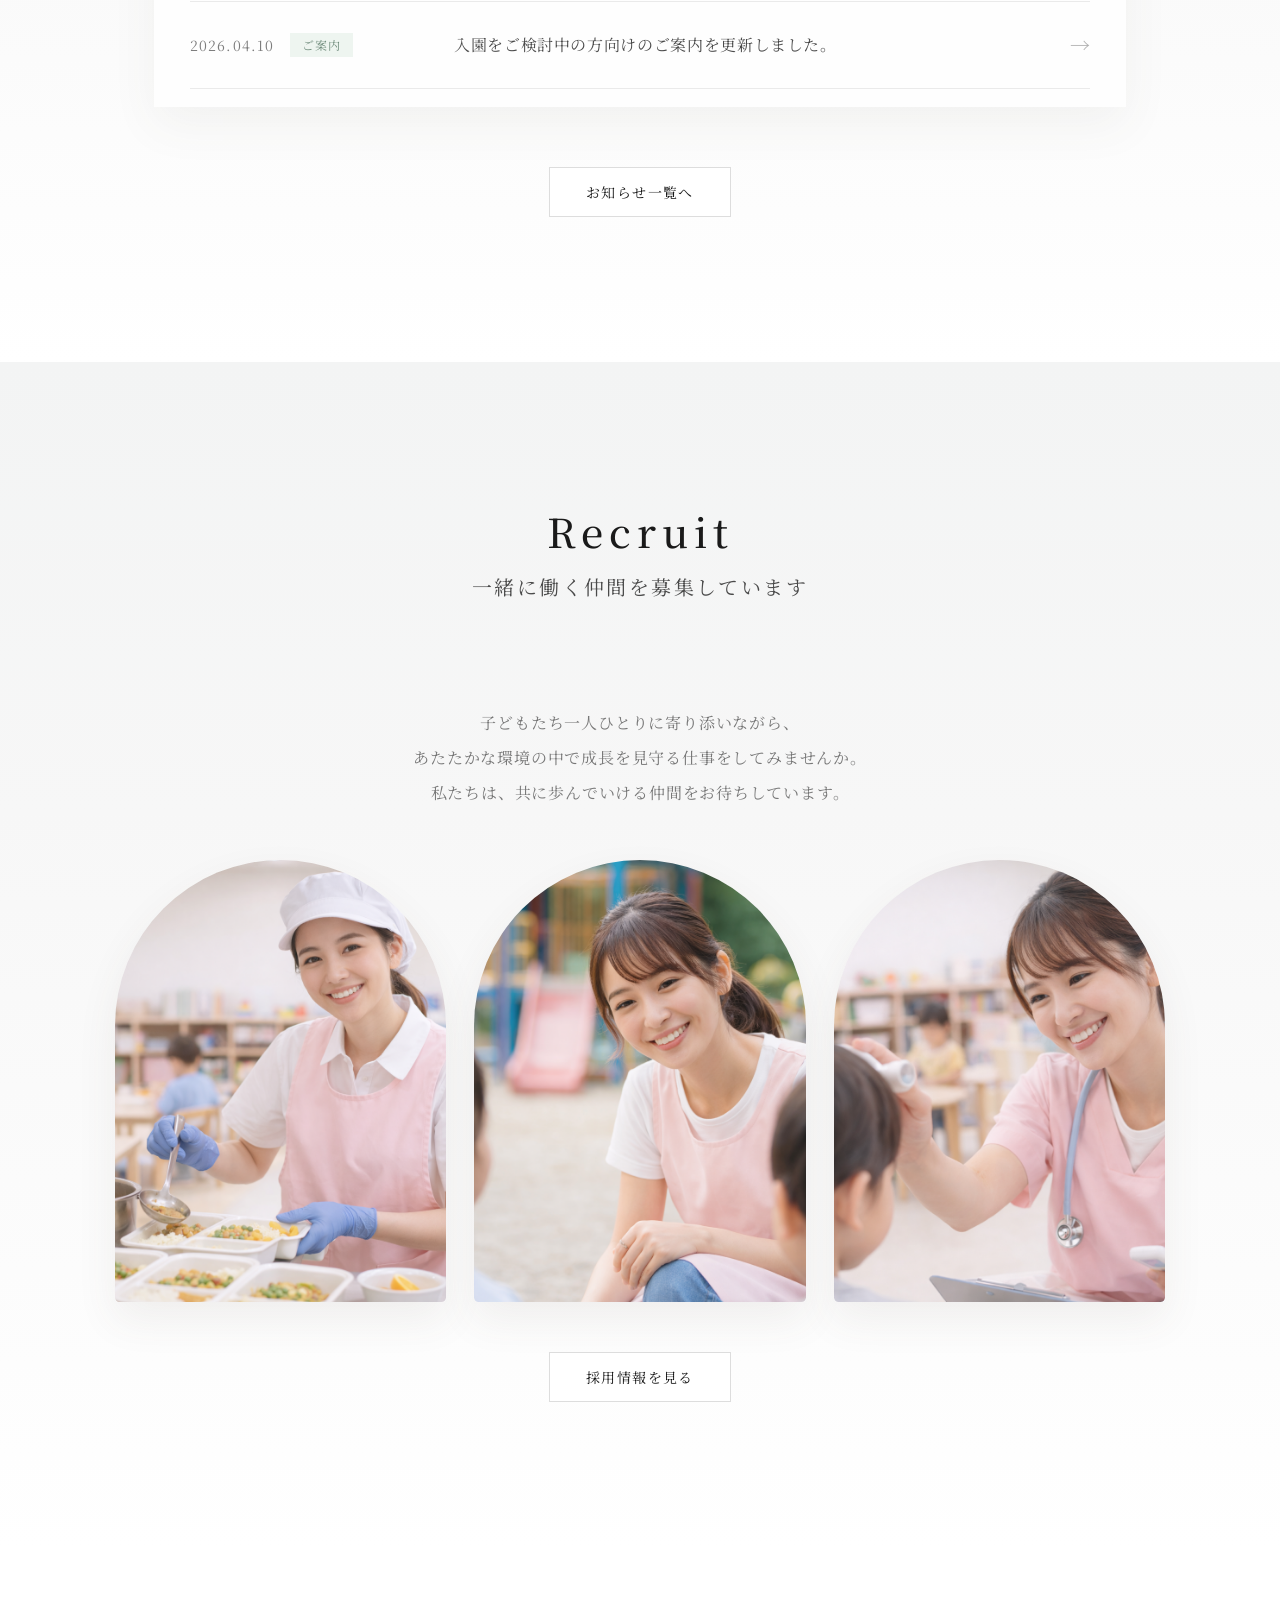
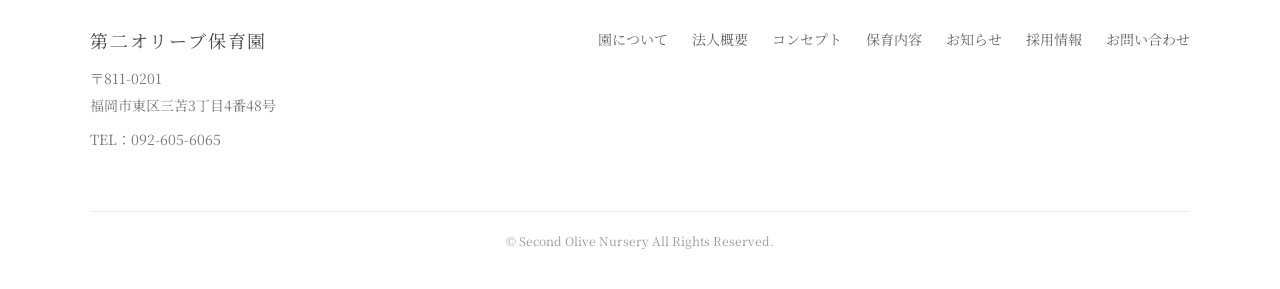
==== commit f6711ca1: "Add files via upload" ====
--- a/index.html
+++ b/index.html
@@ -18,19 +18,25 @@
   </script>
 </head>
 <body>
+  <div id="opening">
+    <div class="opening-inner">
+      <h1 class="opening-title">第二オリーブ保育園</h1>
+      <img src="images/pigeon_up01.png" id="pigeon" alt="鳩">
+    </div>
+  </div>
     <!-- header -->
     <header class="header header-test">
       <div class="header-inner">
         <!-- ロゴ -->
         <a href="index.html" class="header-logo">
-          <span>olive second nursery</span>
+          <span>olive nursery 2nd</span>
         </a>
         <!-- PCナビ -->
         <nav class="header-nav">
           <ul class="nav-list">
             <li class="has-dropdown">
               <a href="#about">
-                園について
+                保育園について
                 <span class="dropdown-icon"></span>
               </a>
               <ul class="dropdown-menu">
--- a/stylesheet.css
+++ b/stylesheet.css
@@ -12,13 +12,14 @@
   max-width: 1100px;
   margin: 0 auto;
   padding: 0 30px;
+  background: transparent;
 }
 
 .main-wrapper {
-  max-width: 1200px;
-  margin: 0 auto;
-  background: #ffffff;
-  border-radius: 20px;
+  max-width: none;
+  width: 100%;
+  margin: 0;
+  background: transparent;
   overflow: visible;
 }
 
@@ -78,6 +79,7 @@
   font-size: 20px;
   font-weight: 600;
   color: #000000;
+  letter-spacing: 0.05em;
 }
 
 /* PCナビ */
@@ -225,7 +227,6 @@
   margin: 0;
   list-style: none;
   background: rgba(255, 255, 255, 0.98);
-  border-radius: 14px;
   box-shadow: 0 12px 24px rgba(0, 0, 0, 0.08);
   opacity: 0;
   visibility: hidden;
@@ -306,11 +307,12 @@
 .hero {
   position: relative;
   width: 100%;
+  max-width: 1200px;
   height: 100vh;
   min-height: 720px;
+  margin: 0 auto;
   background: url("images/hero.png") no-repeat center center / cover;
   overflow: hidden;
-  margin-top: 0;
 }
 
 .hero-overlay {
@@ -386,65 +388,6 @@
   background: #fff;
   box-shadow: 0 2px 6px rgba(0,0,0,0.4);
 }
-
-/* test headerをhero上に重ねる 
-.header.header-test {
-  position: absolute;
-  top: 0;
-  left: 0;
-  width: 100%;
-  z-index: 1000;
-  background: transparent;
-  box-shadow: none;
-}
-
-.header.header-test.scrolled {
-  background: transparent;
-  box-shadow: none;
-}
-
-.header.header-test.hide {
-  transform: none;
-}
-
-.header.header-test .header-inner {
-  max-width: 1200px;
-  margin: 0 auto;
-  padding: 35px 30px;
-}
-
-.header.header-test .header-logo span,
-.header.header-test .nav-list a,
-.header.header-test .header-instagram {
-  color: #ffffff;
-}
-
-.header.header-test .dropdown-icon {
-  border-right: 2px solid #ffffff;
-  border-bottom: 2px solid #ffffff;
-}
-
-/* hero全画面 
-.hero {
-  width: 100vw;
-  max-width: none;
-  margin-left: calc(49% - 50vw);
-  margin-right: calc(49% - 50vw);
-  border-radius: 0;
-}
-
-.hero-overlay {
-  background: rgba(0, 0, 0, 0.22);
-}
-
-
-.hero-inner {
-  position: relative;
-  z-index: 2;
-}
-
-文字前面 */
-
 
 /* =========================
    intro
@@ -565,16 +508,16 @@
 
 .section-en {
   margin: 0 0 10px;
-  font-size: 12px;
+  font-size: 40px;
+  font-weight: 500;
+  letter-spacing: 0.15em;
+  color: #1a1a1a;
+}
+
+.section-title {
+  margin: 0 0 100px;
+  font-size: 20px;
   font-weight: 400;
-  letter-spacing: 0.32em;
-  color: #9a9a9a;
-}
-
-.section-title {
-  margin: 0;
-  font-size: 30px;
-  font-weight: 500;
   line-height: 1.8;
   letter-spacing: 0.12em;
   color: #4a4a4a;
@@ -591,7 +534,6 @@
   flex-direction: column;
   height: 100%;
   background: #fff;
-  border-radius: 20px;
   overflow: hidden;
   text-decoration: none;
   box-shadow: 0 10px 30px rgba(0, 0, 0, 0.05);
@@ -689,7 +631,6 @@
 }
 
 .gallery-item {
-  border-radius: 18px;
   overflow: hidden;
   background: #f8f8f8;
   box-shadow: 0 6px 18px rgba(0, 0, 0, 0.04);
@@ -710,7 +651,6 @@
 .gallery-single {
   max-width: 1000px; /* ←大きさの上限 */
   margin: 0 auto;
-  border-radius: 20px;
   overflow: hidden;
   box-shadow: 0 10px 30px rgba(0,0,0,0.06);
 }
@@ -788,7 +728,6 @@
   letter-spacing: 0.08em;
   color: #6f8b7b;
   background: #eef5f0;
-  border-radius: 20px;
 }
 
 .news-text {
@@ -847,7 +786,6 @@
 
 .recruit-images img {
   width: 100%;
-  border-radius: 16px;
   object-fit: cover;
   aspect-ratio: 4 / 3;
   transition: transform 0.4s ease;
@@ -968,4 +906,177 @@
   margin: 0;
   font-size: 12px;
   color: #999;
+}
+
+/* ===== オープニング ===== */
+#opening {
+  position: fixed;
+  inset: 0;
+  background: #fff;
+  z-index: 9999;
+  display: flex;
+  align-items: center;
+  justify-content: center;
+}
+
+.opening-inner {
+  text-align: center;
+  position: relative;
+}
+
+.opening-title {
+  font-size: 28px;
+  letter-spacing: 0.1em;
+  margin-bottom: 40px;
+  color: #333;
+  opacity: 0;
+  animation: fadeIn 1.2s ease forwards;
+}
+
+/* 鳩 */
+#pigeon {
+  position: absolute;
+  left: -150px;
+  top: 120%;
+  transform: translateY(-50%);
+  width: 120px;
+  animation: fly 3s linear forwards, float 2s ease-in-out infinite;
+}
+
+/* 横移動 */
+@keyframes fly {
+  0% {
+    left: -150px;
+  }
+  100% {
+    left: 110%;
+  }
+}
+
+/* ふわっと上下 */
+@keyframes float {
+  0%, 100% {
+    transform: translateY(-50%) translateY(0px);
+  }
+  50% {
+    transform: translateY(-50%) translateY(-10px);
+  }
+}
+
+/* フェードイン */
+@keyframes fadeIn {
+  to {
+    opacity: 1;
+  }
+}
+
+/* フェードアウト */
+.fade-out {
+  animation: fadeOut 1s ease forwards;
+}
+
+@keyframes fadeOut {
+  to {
+    opacity: 0;
+    visibility: hidden;
+  }
+}
+
+/* オープニングOFF用 */
+#opening {
+  display: none;
+}
+
+
+
+
+/* =========================
+   chacha風：背景・余白・画像・fade追加
+========================= */
+
+
+
+
+
+/* page-linksより上は完全に白 */
+.hero,
+.intro {
+  background-color: #ffffff;
+}
+
+/* page-links以降：各sectionごとに グレー → 白 */
+.page-links,
+.gallery,
+.news,
+.recruit {
+  background: linear-gradient(
+    180deg,
+    #f3f4f4 0%,
+    #f7f7f7 38%,
+    #ffffff 100%
+  );
+}
+
+
+/* カード画像を大きめ・丸み強め */
+.page-card {
+  box-shadow: 0 18px 45px rgba(90, 80, 60, 0.08);
+}
+
+.page-card-image {
+  aspect-ratio: 4 / 3.3;
+}
+
+.page-card-body {
+  background: rgba(255, 255, 255, 0.94);
+}
+
+/* gallery画像を大きく見せる */
+.gallery-single {
+  max-width: 1120px;
+  box-shadow: 0 24px 60px rgba(90, 80, 60, 0.12);
+}
+
+.gallery-single img {
+
+  object-fit: cover;
+}
+
+/* newsを柔らかい白カードに */
+.news-list {
+  max-width: 900px;
+  margin: 0 auto;
+  padding: 18px 36px;
+  background: rgba(255, 255, 255, 0.86);
+  border-top: none;
+  box-shadow: 0 18px 45px rgba(90, 80, 60, 0.06);
+}
+
+.news-item {
+  padding: 28px 0;
+}
+
+/* recruit画像をchacha風に大きく丸く */
+.recruit-images {
+  max-width: 1050px;
+  margin: 0 auto;
+  gap: 28px;
+}
+
+.recruit-images img {
+  border-radius: 999px 999px 28px 28px;
+  aspect-ratio: 3 / 4;
+  box-shadow: 0 18px 40px rgba(90, 80, 60, 0.08);
+}
+
+/* fade-up */
+.fade-up {
+  opacity: 0;
+  transform: translateY(42px);
+  transition: opacity 0.9s ease, transform 0.9s ease;
+}
+
+.fade-up.show {
+  opacity: 1;
+  transform: translateY(0);
 }
--- a/responsive.css
+++ b/responsive.css
@@ -222,5 +222,35 @@
   font-size: 13px;
 }
 
-}
-
+ .section-title {
+    font-size: 25px;
+  }
+
+  .intro-en {
+    font-size: 42px;
+  }
+
+  .page-card {
+    border-radius: 24px;
+  }
+
+  .gallery-single {
+    border-radius: 24px;
+  }
+
+  .gallery-single img {
+    aspect-ratio: 4 / 3;
+  }
+
+  .news-list {
+    padding: 8px 22px;
+    border-radius: 24px;
+  }
+
+  .recruit-images img {
+    border-radius: 28px;
+    aspect-ratio: 4 / 3;
+  }
+
+}
+
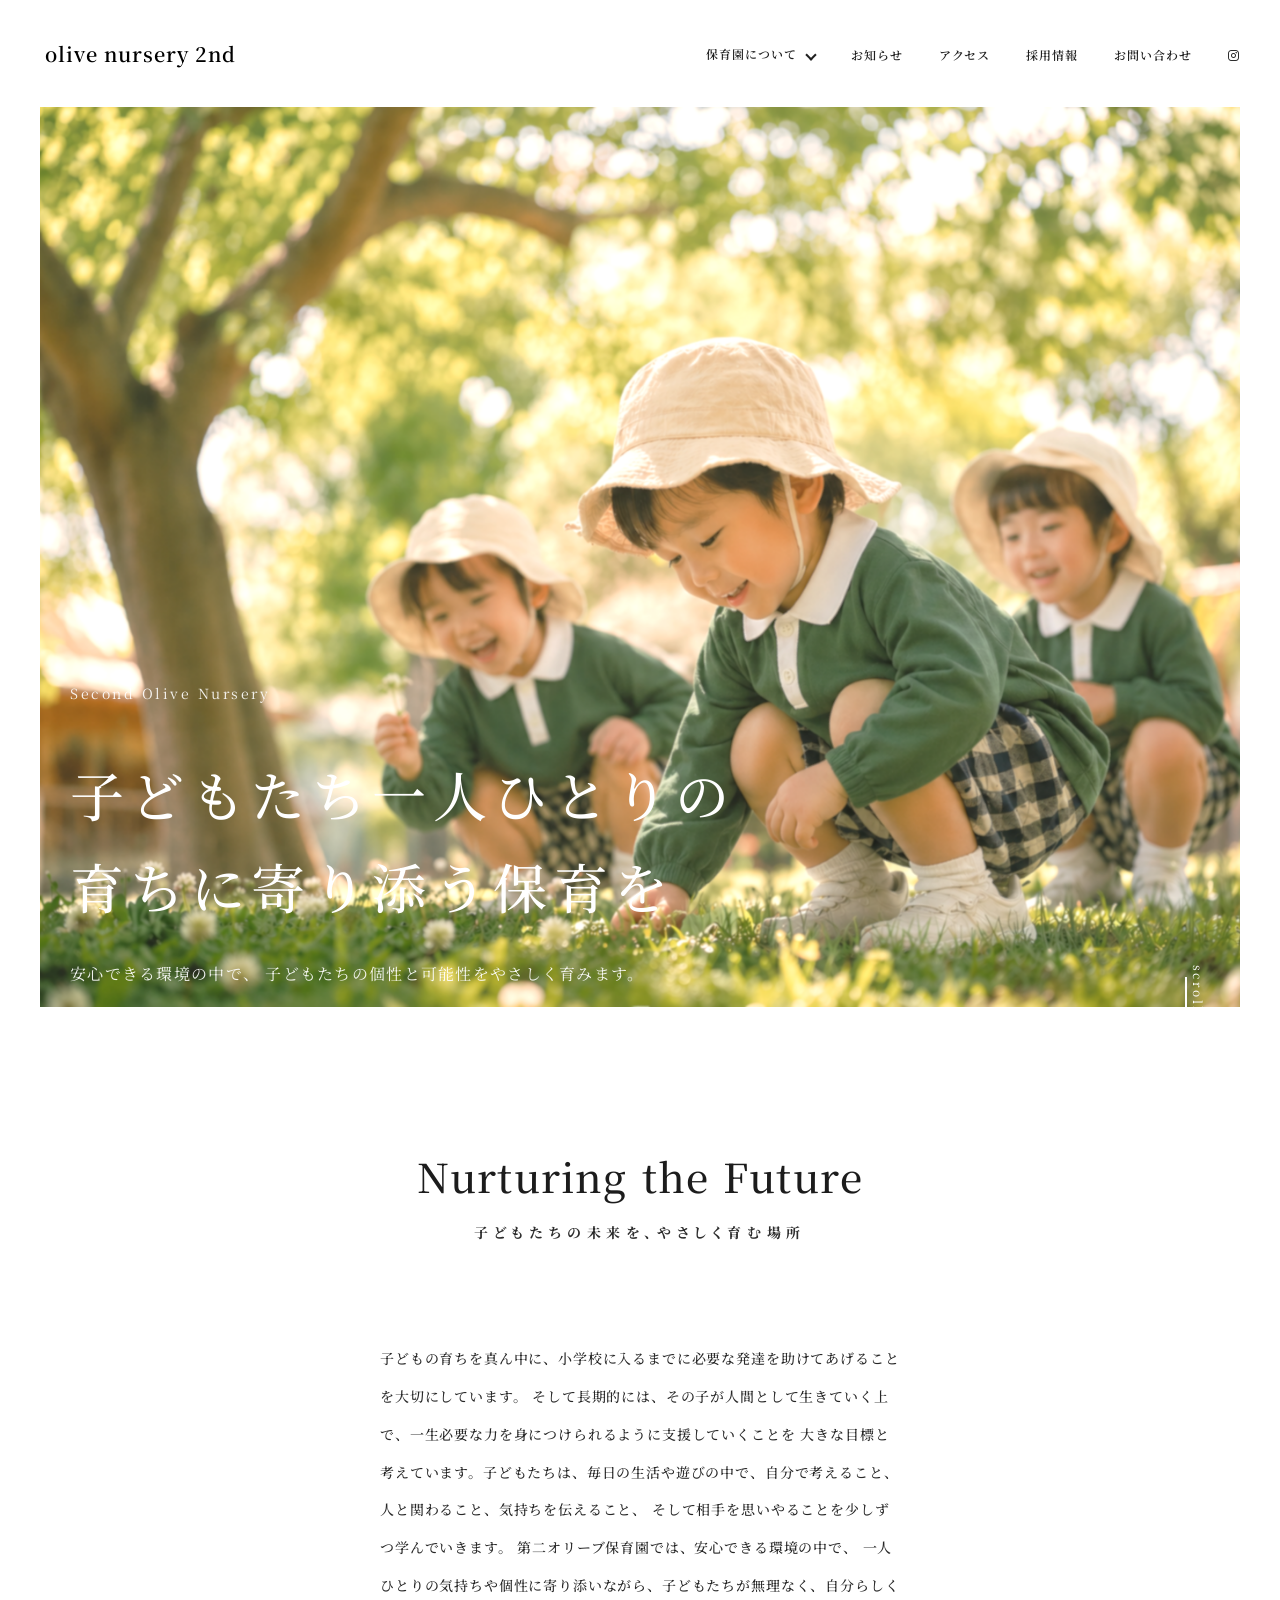
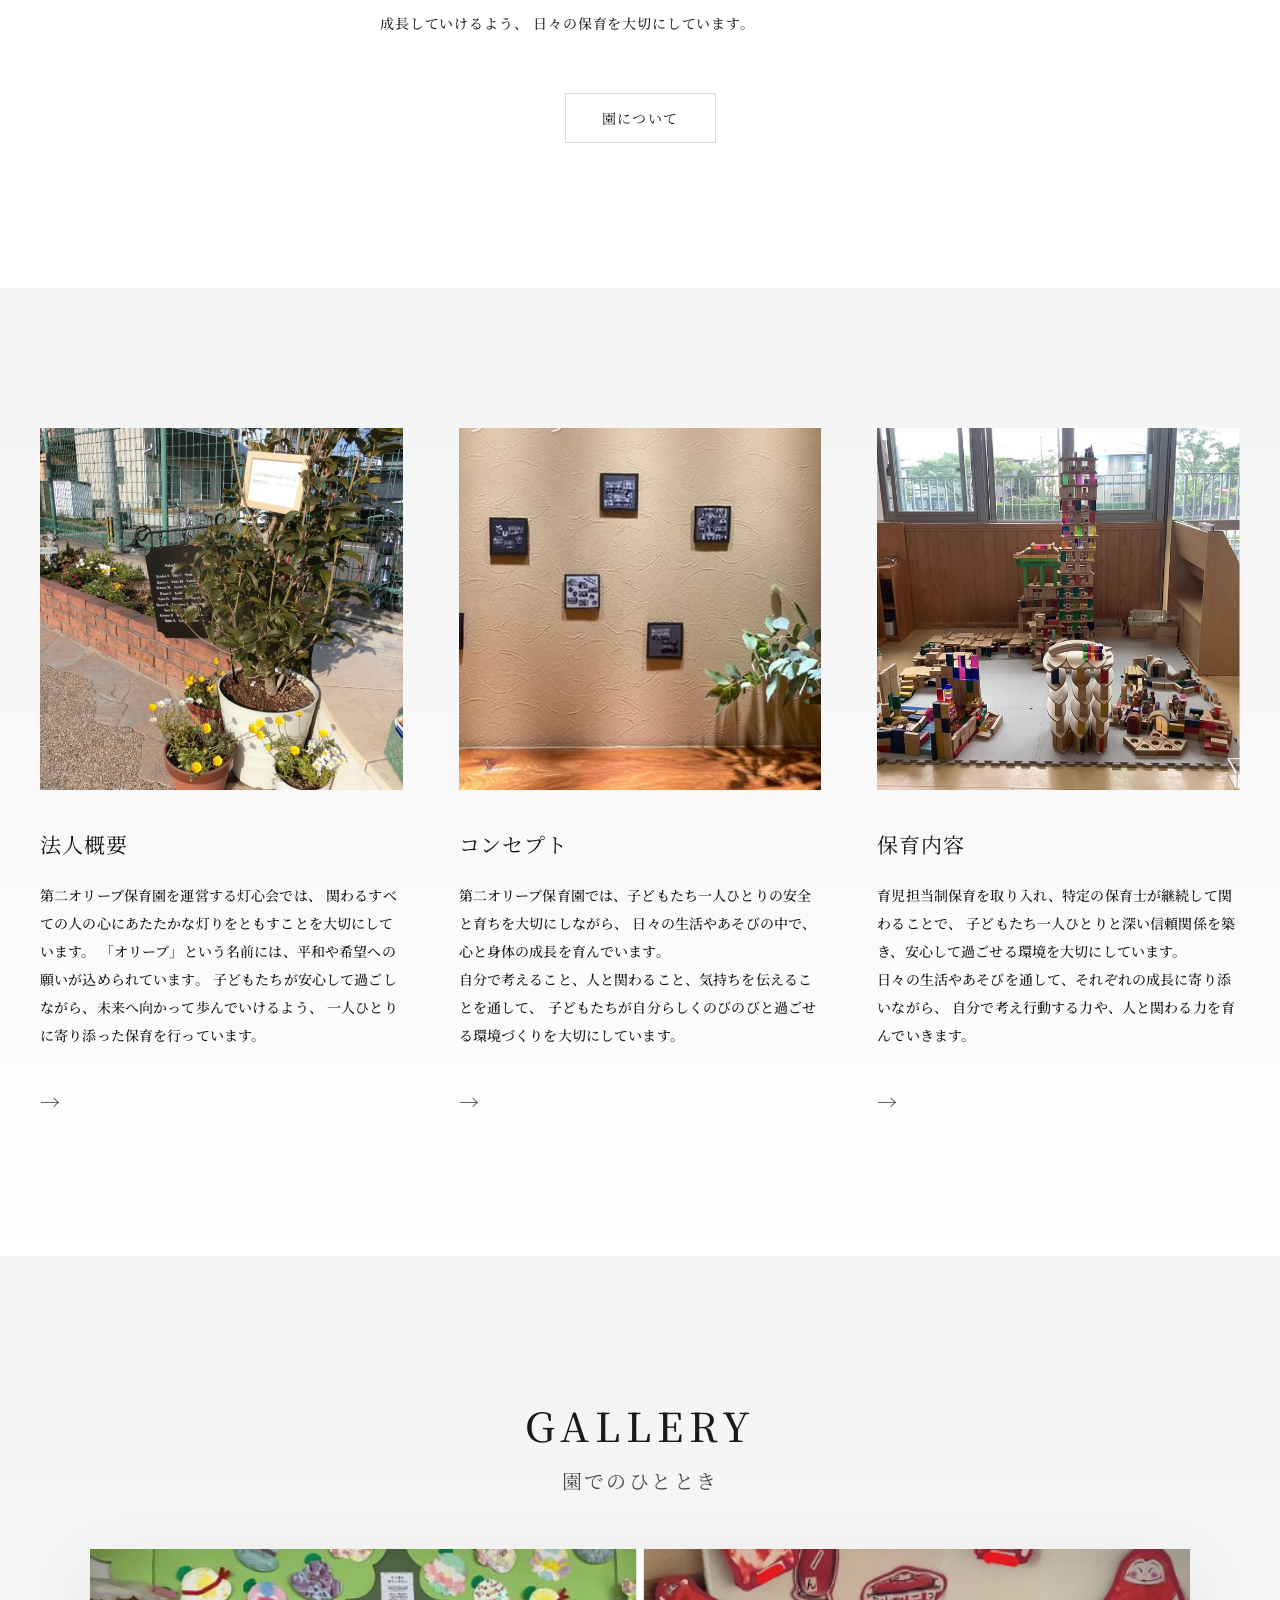
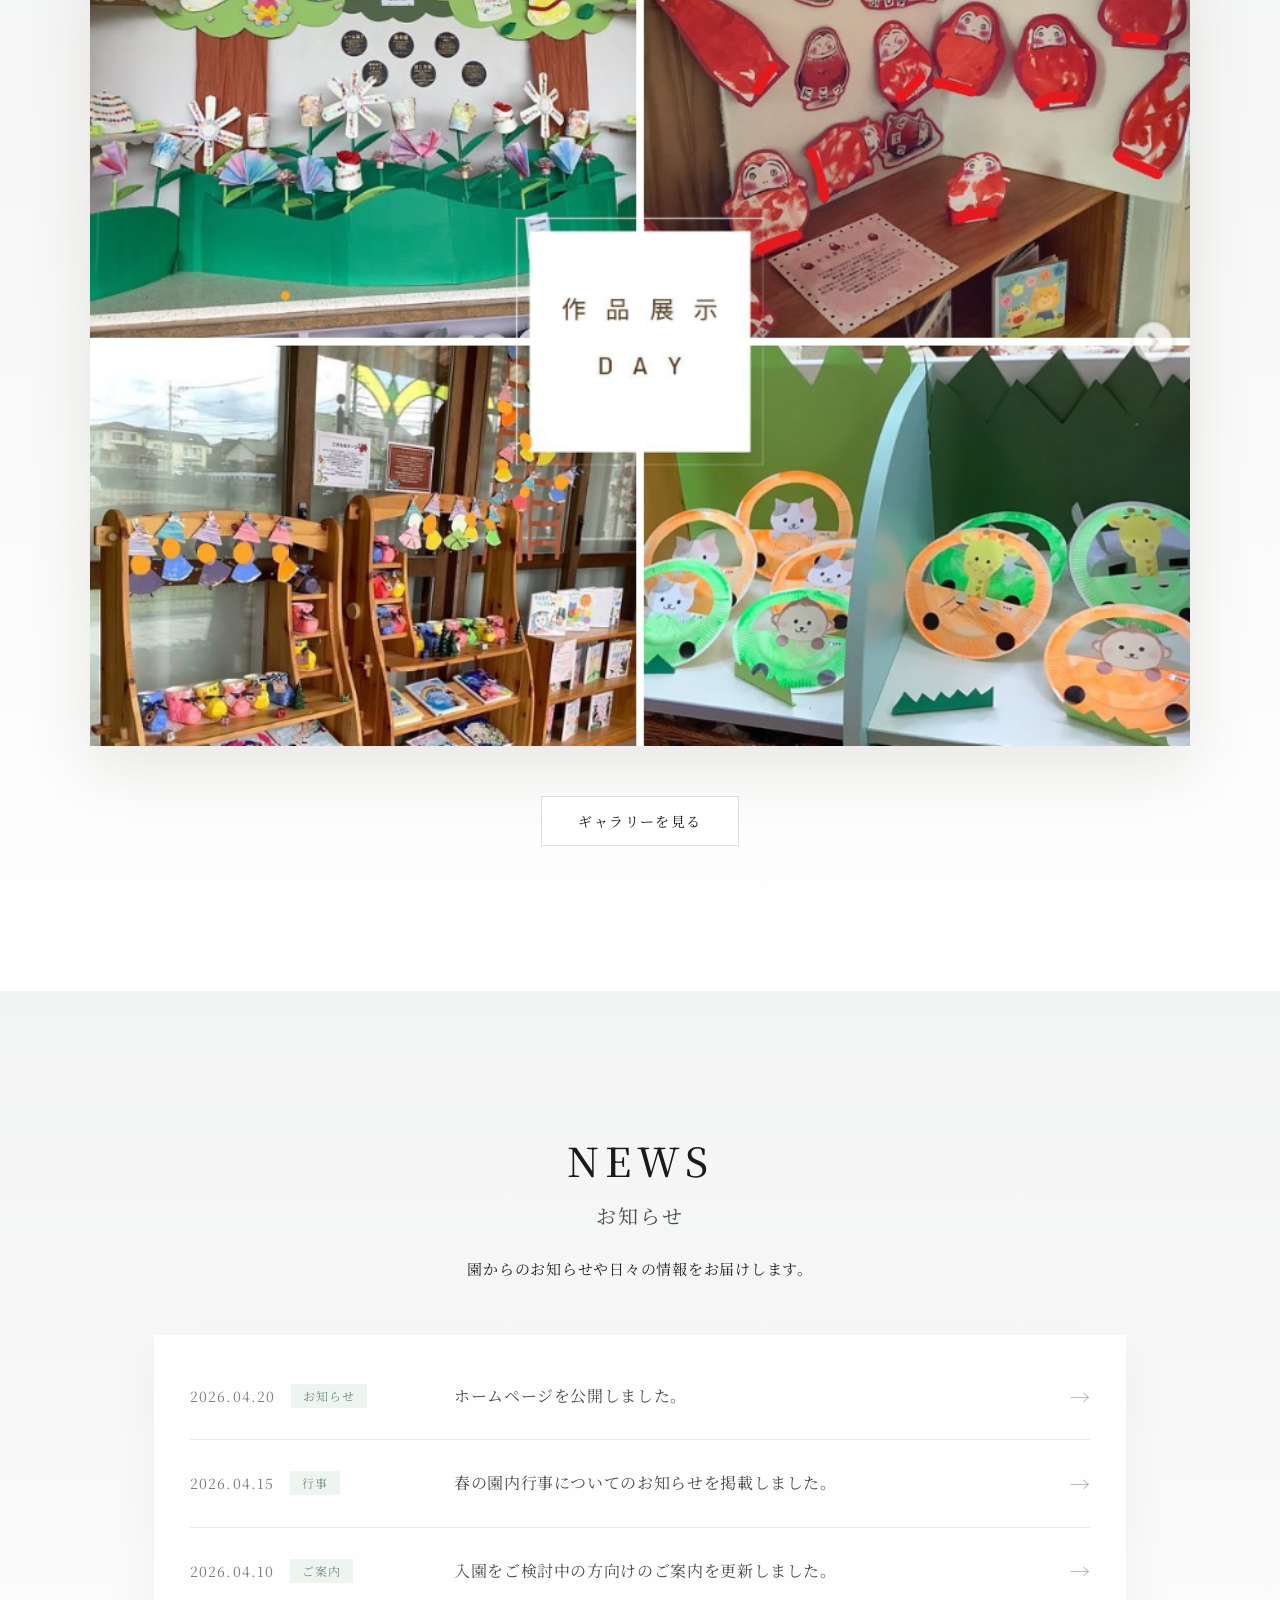
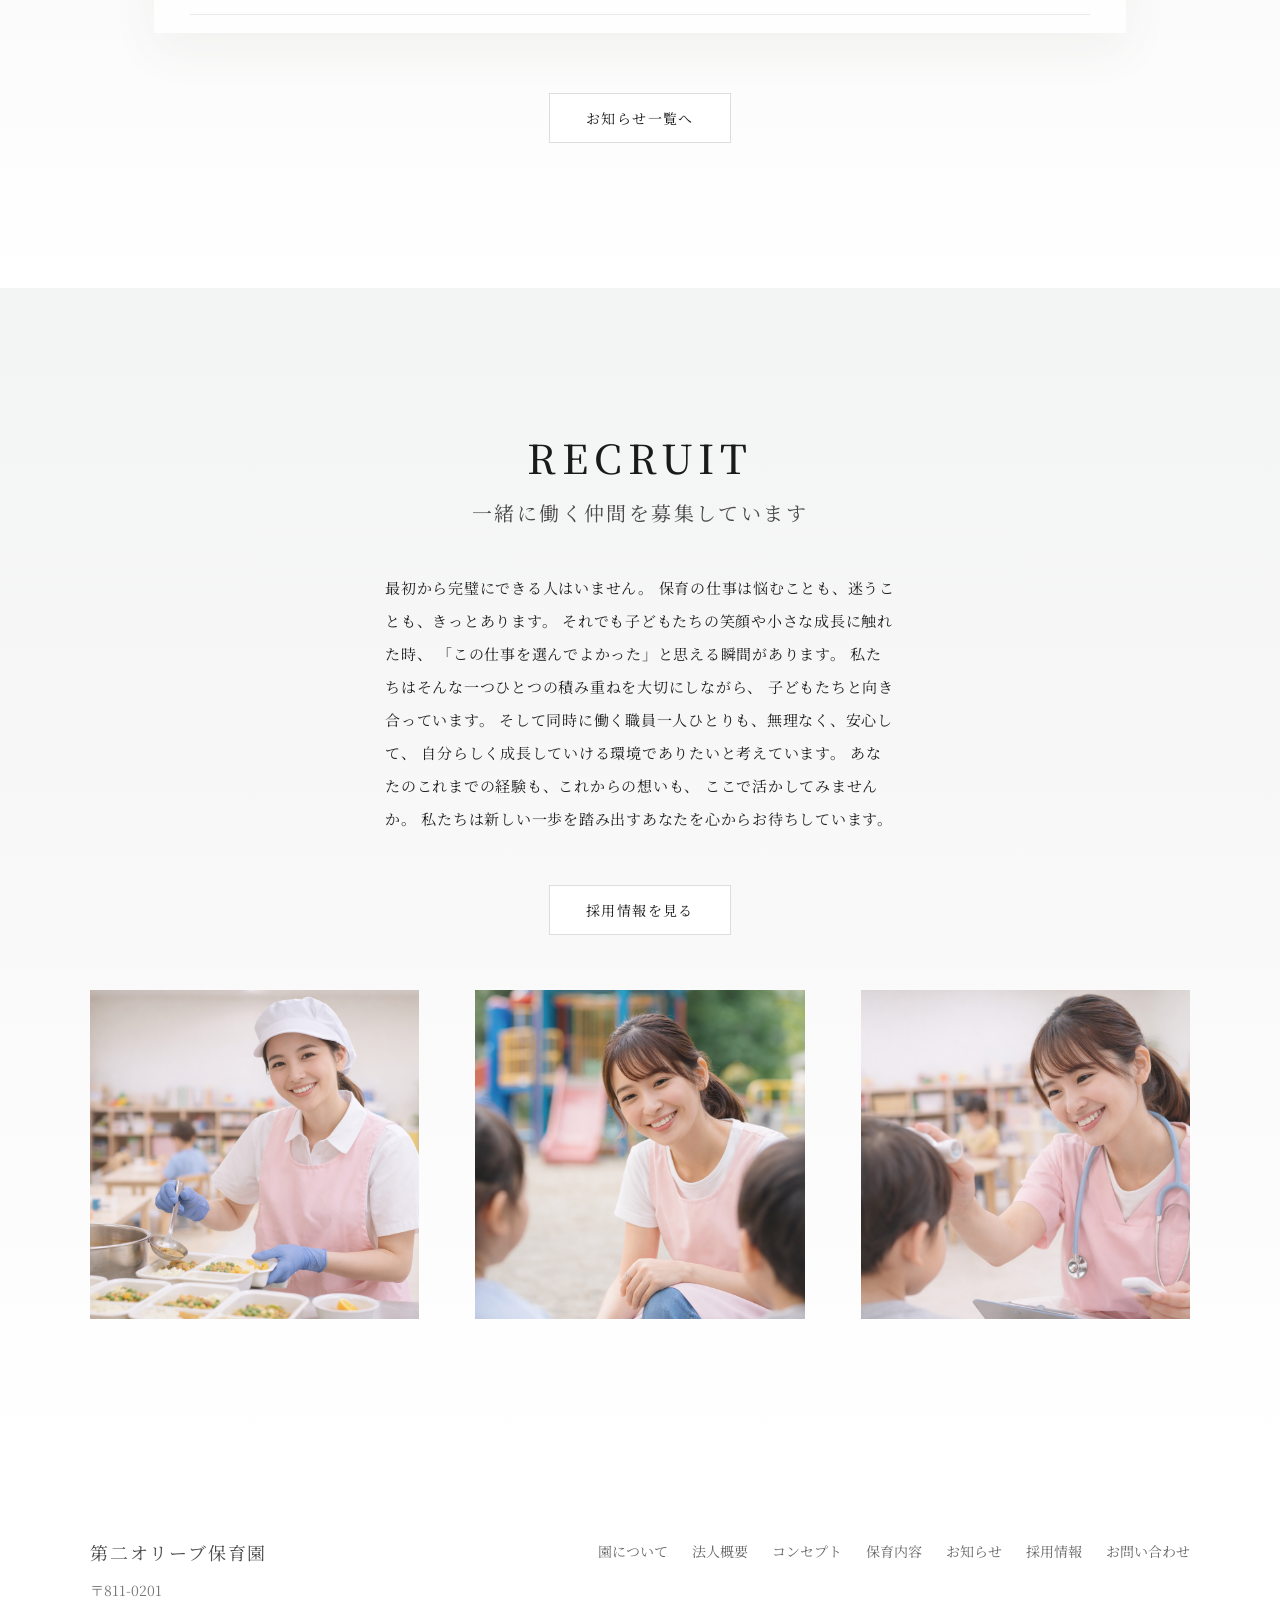
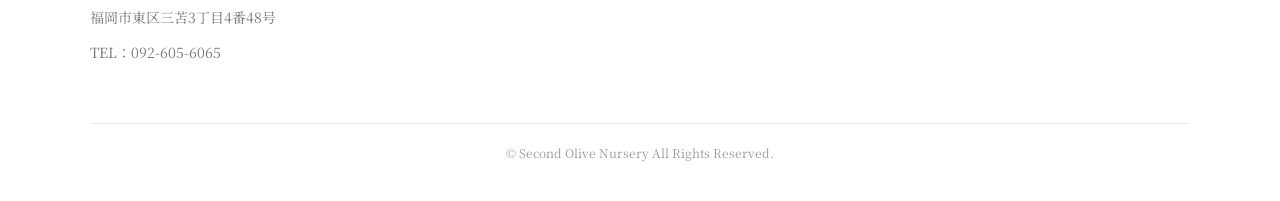
==== commit 8ef46c7d: "Add files via upload" ====
--- a/index.html
+++ b/index.html
@@ -40,7 +40,7 @@
                 <span class="dropdown-icon"></span>
               </a>
               <ul class="dropdown-menu">
-                <li><a href="corporate.html">法人概要</a></li>
+                <li><a href="company/index.html">法人概要</a></li>
                 <li><a href="concept.html">コンセプト</a></li>
                 <li><a href="service.html">保育内容</a></li>
               </ul>
@@ -99,21 +99,38 @@
         <!-- intro -->
         <section class="intro">
           <div class="container">
-            <h1 class="intro-en">
-               Nurturing the future
+            <h1 class="intro-en intro-split">
+              <span style="--i:1">N</span>
+              <span style="--i:2">u</span>
+              <span style="--i:3">r</span>
+              <span style="--i:4">t</span>
+              <span style="--i:5">u</span>
+              <span style="--i:6">r</span>
+              <span style="--i:7">i</span>
+              <span style="--i:8">n</span>
+              <span style="--i:9">g</span>
+              <span class="space"></span>
+              <span style="--i:10">t</span>
+              <span style="--i:11">h</span>
+              <span style="--i:12">e</span>
+              <span class="space"></span>
+              <span style="--i:13">F</span>
+              <span style="--i:14">u</span>
+              <span style="--i:15">t</span>
+              <span style="--i:16">u</span>
+              <span style="--i:17">r</span>
+              <span style="--i:18">e</span>
             </h1>
             <h2 class="intro-title">
-              子どもたちの未来を,やさしく育む場所
+              子どもたちの未来を、やさしく育む場所
             </h2>
             <p class="intro-lead">
-              毎日のあそびや生活の中で、<br>
-              子どもたち一人ひとりの気持ちに寄り添いながら、<br>
-              安心して自分らしく過ごせる時間を大切にしています。
-            </p>
-            <p class="intro-text">
-              あたたかなまなざしに包まれた環境の中で、<br>
-              小さな発見や喜びを積み重ねながら、<br>
-              心も身体ものびのびと育つ保育を目指しています。
+              子どもの育ちを真ん中に、小学校に入るまでに必要な発達を助けてあげることを大切にしています。
+              そして長期的には、その子が人間として生きていく上で、一生必要な力を身につけられるように支援していくことを
+              大きな目標と考えています。子どもたちは、毎日の生活や遊びの中で、自分で考えること、人と関わること、気持ちを伝えること、
+              そして相手を思いやることを少しずつ学んでいきます。 第二オリーブ保育園では、安心できる環境の中で、
+              一人ひとりの気持ちや個性に寄り添いながら、子どもたちが無理なく、自分らしく成長していけるよう、
+              日々の保育を大切にしています。
             </p>
             <div class="btn-wrapper">
               <a href="#about" class="btn btn-primary">
@@ -125,49 +142,40 @@
         <!-- page-links -->
         <section class="page-links" id="about">
           <div class="container">
-            <div class="page-links-head">
-              <p class="section-en">Explore</p>
-              <h2 class="section-title">園のことをもっと知る</h2>
-            </div>
             <div class="page-links-grid">
-              <a href="corporate.html" class="page-card">
-                <div class="page-card-image">
-                  <img src="images/gaiyou.png" alt="法人概要">
-                </div>
-                <div class="page-card-body">
-                  <h3 class="page-card-title">法人概要</h3>
-                  <p class="page-card-text">
-                    園を運営する法人の想いや歩み、<br>
-                    基本情報についてご紹介します。
-                  </p>
-                  <span class="page-card-arrow">→</span>
-                </div>
-              </a>
-              <a href="concept.html" class="page-card">
-                <div class="page-card-image">
-                  <img src="images/konsept.png" alt="コンセプト">
-                </div>
-                <div class="page-card-body">
-                  <h3 class="page-card-title">コンセプト</h3>
-                  <p class="page-card-text">
-                    大切にしている想いや、<br>
-                    子どもたちへのまなざしをお伝えします。
-                  </p>
-                  <span class="page-card-arrow">→</span>
-                </div>
-              </a>
-              <a href="service.html" class="page-card">
-                <div class="page-card-image">
-                  <img src="images/hoikunaiyou.png" alt="保育内容">
-                </div>
-                <div class="page-card-body">
-                  <h3 class="page-card-title">保育内容</h3>
-                  <p class="page-card-text">
-                    日々の生活やあそび、<br>
-                    園での取り組みについてご案内します。
-                  </p>
-                  <span class="page-card-arrow">→</span>
-                </div>
+              <a href="company/index.html" class="page-item">
+                <img src="images/gaiyou.png" alt="法人概要">
+                <h3 class="page-title">法人概要</h3>
+                <p class="page-text">
+                  第二オリーブ保育園を運営する灯心会では、
+                  関わるすべての人の心にあたたかな灯りをともすことを大切にしています。
+                  「オリーブ」という名前には、平和や希望への願いが込められています。
+                  子どもたちが安心して過ごしながら、未来へ向かって歩んでいけるよう、
+                  一人ひとりに寄り添った保育を行っています。
+                </p>
+                <span class="page-arrow">→</span>
+              </a>
+              <a href="concept.html" class="page-item">
+                <img src="images/konsept.png" alt="コンセプト">
+                <h3 class="page-title">コンセプト</h3>
+                <p class="page-text">
+                  第二オリーブ保育園では、子どもたち一人ひとりの安全と育ちを大切にしながら、
+                  日々の生活やあそびの中で、心と身体の成長を育んでいます。<br>
+                  自分で考えること、人と関わること、気持ちを伝えることを通して、
+                  子どもたちが自分らしくのびのびと過ごせる環境づくりを大切にしています。
+                </p>
+                <span class="page-arrow">→</span>
+              </a>
+              <a href="service.html" class="page-item">
+                <img src="images/hoikunaiyou.png" alt="保育内容">
+                <h3 class="page-title">保育内容</h3>
+                <p class="page-text">
+                  育児担当制保育を取り入れ、特定の保育士が継続して関わることで、
+                  子どもたち一人ひとりと深い信頼関係を築き、安心して過ごせる環境を大切にしています。<br>
+                  日々の生活やあそびを通して、それぞれの成長に寄り添いながら、
+                  自分で考え行動する力や、人と関わる力を育んでいきます。
+                </p>
+                <span class="page-arrow">→</span>
               </a>
             </div>
           </div>
@@ -176,7 +184,7 @@
         <section class="gallery">
           <div class="container">
             <div class="gallery-head">
-              <p class="section-en">Gallery</p>
+              <p class="section-en">GALLERY</p>
               <h2 class="section-title">園でのひととき</h2>
             </div>
             <div class="gallery-single">
@@ -193,7 +201,7 @@
         <section class="news">
           <div class="container">
             <div class="news-head">
-              <p class="section-en">News</p>
+              <p class="section-en">NEWS</p>
               <h2 class="section-title">お知らせ</h2>
               <p class="news-lead">
                 園からのお知らせや日々の情報をお届けします。
@@ -236,23 +244,31 @@
         <section class="recruit">
           <div class="container">
             <div class="recruit-head">
-              <p class="section-en">Recruit</p>
+              <p class="section-en">RECRUIT</p>
               <h2 class="section-title">一緒に働く仲間を募集しています</h2>
             </div>
             <p class="recruit-text">
-              子どもたち一人ひとりに寄り添いながら、<br>
-              あたたかな環境の中で成長を見守る仕事をしてみませんか。<br>
-              私たちは、共に歩んでいける仲間をお待ちしています。
+              最初から完璧にできる人はいません。
+              保育の仕事は悩むことも、迷うことも、きっとあります。
+              それでも子どもたちの笑顔や小さな成長に触れた時、
+             「この仕事を選んでよかった」と思える瞬間があります。
+              私たちはそんな一つひとつの積み重ねを大切にしながら、
+              子どもたちと向き合っています。
+              そして同時に働く職員一人ひとりも、無理なく、安心して、
+              自分らしく成長していける環境でありたいと考えています。
+              あなたのこれまでの経験も、これからの想いも、
+              ここで活かしてみませんか。
+              私たちは新しい一歩を踏み出すあなたを心からお待ちしています。
             </p>
+            <div class="recruit-btn">
+              <a href="recruit.html" class="btn btn-primary">
+                <span>採用情報を見る</span>
+              </a>
+            </div>
             <div class="recruit-images">
               <img src="images/tyourisi.png" alt="園の様子">
               <img src="images/hoikusi.png" alt="保育の様子">
               <img src="images/kanngosi.png" alt="職員の様子">
-            </div>
-            <div class="recruit-btn">
-              <a href="recruit.html" class="btn btn-primary">
-                <span>採用情報を見る</span>
-              </a>
             </div>
           </div>
         </section>
@@ -280,7 +296,7 @@
           <nav class="footer-nav">
             <ul>
               <li><a href="#about">園について</a></li>
-              <li><a href="corporate.html">法人概要</a></li>
+              <li><a href="company/index.html">法人概要</a></li>
               <li><a href="concept.html">コンセプト</a></li>
               <li><a href="service.html">保育内容</a></li>
               <li><a href="news.html">お知らせ</a></li>
--- a/stylesheet.css
+++ b/stylesheet.css
@@ -311,7 +311,7 @@
   height: 100vh;
   min-height: 720px;
   margin: 0 auto;
-  background: url("images/hero.png") no-repeat center center / cover;
+  background: url("images/hero_02_1.png") no-repeat center center / cover;
   overflow: hidden;
 }
 
@@ -393,7 +393,7 @@
    intro
 ========================= */
 .intro {
-  padding: 120px 0;
+  padding: 140px 0;
   background: #ffffff;
   text-align: center;
 }
@@ -401,37 +401,64 @@
 .intro-en {
   margin: 0 0 16px;
   font-size: 45px;
-  font-weight: 200;
-  letter-spacing: 0.1em;
+  font-weight: 500;
+  letter-spacing: 0.9em;
   color: #1c1c1c;
 }
 
 .intro-title {
-  margin: 0 0 40px;
-  font-size: 20px;
+  margin: 0 0 95px;
+  font-size: 14px;
   font-weight: 700;
   line-height: 1.8;
-  letter-spacing: 0.12em;
+  letter-spacing: 0.4em;
   color: #2d2d2d;
   font-feature-settings: "palt";
 }
 
+.intro-en.intro-split {
+  font-size: 0;
+}
+
+.intro .intro-split span {
+  display: inline-block;
+  margin-right: 0.03em;
+  font-size: 40px;
+  opacity: 0;
+  transform: translateX(4px);
+  animation: introCharFade 0.8s ease forwards;
+  animation-delay: calc(var(--i) * 0.055s);
+}
+
+.intro .intro-split .space {
+  width: 0.32em;
+  animation: none;
+  opacity: 1;
+  transform: none;
+}
+
+@keyframes introCharFade {
+  from {
+    opacity: 0;
+    transform: translateX(4px);
+  }
+
+  to {
+    opacity: 1;
+    transform: translateX(0);
+  }
+}
+
 .intro-lead {
-  margin: 0 0 28px;
-  font-size: 18px;
+  width: fit-content;
+  max-width: 520px;
+  margin: 0 auto;
+  text-align: left;
+  font-size: 14px;
   font-weight: 500;
-  line-height: 2.2;
-  letter-spacing: 0.08em;
+  line-height: 2.7;
+  letter-spacing: 0.06em;
   color: #272727;
-}
-
-.intro-text {
-  margin: 0;
-  font-size: 16px;
-  font-weight: 500;
-  line-height: 2.4;
-  letter-spacing: 0.06em;
-  color: #2b2b2b;
 }
 
 /* ボタン全体 */
@@ -497,12 +524,12 @@
 ========================= */
 
 .page-links {
-  padding: 140px 0 140px;
+  padding: 140px 0;
   background: #ffffff;
 }
 
 .page-links-head {
-  margin-bottom: 50px;
+  margin-bottom: 80px;
   text-align: center;
 }
 
@@ -515,7 +542,7 @@
 }
 
 .section-title {
-  margin: 0 0 100px;
+  margin: 0;
   font-size: 20px;
   font-weight: 400;
   line-height: 1.8;
@@ -523,84 +550,61 @@
   color: #4a4a4a;
 }
 
+.page-links .container {
+  max-width: 1200px;
+}
+
 .page-links-grid {
   display: grid;
   grid-template-columns: repeat(3, 1fr);
-  gap: 30px;
-}
-
-.page-card {
-  display: flex;
-  flex-direction: column;
-  height: 100%;
-  background: #fff;
-  overflow: hidden;
+  gap: 56px;
+}
+
+.page-item {
+  display: block;
   text-decoration: none;
-  box-shadow: 0 10px 30px rgba(0, 0, 0, 0.05);
-  transition: transform 0.35s ease, box-shadow 0.35s ease;
-}
-
-.page-card:hover {
-  transform: translateY(-4px);
-  box-shadow: 0 16px 36px rgba(0, 0, 0, 0.08);
-}
-
-.page-card-image {
-  aspect-ratio: 4 / 3;
-  overflow: hidden;
-}
-
-.page-card-image img {
+  color: inherit;
+}
+
+.page-item img {
   width: 100%;
-  height: 100%;
+  aspect-ratio: 1 / 1;
   object-fit: cover;
-  display: block;
+  margin-bottom: 34px;
   transition: transform 0.6s ease;
 }
 
-.page-card:hover .page-card-image img {
+.page-item:hover img {
   transform: scale(1.03);
 }
 
-.page-card-body {
-  display: flex;
-  flex-direction: column;
-  flex-grow: 1;
-  padding: 32px 26px 28px;
-}
-
-.page-card-title {
-  margin: 0 0 16px;
-  font-size: 22px;
-  margin-bottom: 14px;
+.page-title {
+  margin: 0 0 22px;
+  font-size: 21px;
+  font-weight: 400;
+  letter-spacing: 0.04em;
+  color: #171717;
+}
+
+.page-text {
+  font-size: 14px;
   font-weight: 500;
-  letter-spacing: 0.08em;
-  line-height: 1.6;
-  color: #4a4a4a;
-}
-
-.page-card-text {
-  margin: 0;
-  font-size: 15px;
-  font-weight: 400;
-  line-height: 2.2;
-  letter-spacing: 0.05em;
-  color: #777;
-}
-
-.page-card-arrow {
-  margin-top: auto;
-  padding-top: 28px;
-  font-size: 22px;
-  line-height: 1;
-  color: #b0b0b0;
-  transition: transform 0.3s ease, color 0.3s ease;
-}
-
-.page-card:hover .page-card-arrow {
+  line-height: 2;
+  letter-spacing: 0.01em;
+  color: #171717;
+}
+
+.page-arrow {
+  display: inline-block;
+  margin-top: 24px;
+  font-size: 20px;
+  transition: transform 0.3s ease;
+}
+
+.page-item:hover .page-arrow {
   transform: translateX(6px);
-  color: #7a9b8a;
-}
+}
+
 
 /* =========================
    gallery
@@ -685,7 +689,7 @@
   font-size: 15px;
   line-height: 2.2;
   letter-spacing: 0.05em;
-  color: #8a8a8a;
+  color: #212121;
 }
 
 .news-list {
@@ -770,24 +774,29 @@
 
 .recruit-text {
   margin: 0 auto 50px;
-  max-width: 700px;
-  font-size: 16px;
+  max-width: 510px;
+  font-size: 15px;
   line-height: 2.2;
   letter-spacing: 0.05em;
-  color: #777;
+  color: #212121;
+  text-align: left;
 }
 
 /* 画像3枚 */
 .recruit-images {
+  max-width: 1200px;
+  margin: 0 auto;
   display: grid;
   grid-template-columns: repeat(3, 1fr);
-  gap: 24px;
+  gap: 56px;
 }
 
 .recruit-images img {
   width: 100%;
+  aspect-ratio: 1 / 1;
   object-fit: cover;
-  aspect-ratio: 4 / 3;
+  border-radius: 0;
+  box-shadow: none;
   transition: transform 0.4s ease;
 }
 
@@ -796,7 +805,7 @@
 }
 
 .recruit-btn {
-  margin-top: 50px;
+  margin: 40px 0 50px;
 }
 
 /* =========================
@@ -908,95 +917,9 @@
   color: #999;
 }
 
-/* ===== オープニング ===== */
-#opening {
-  position: fixed;
-  inset: 0;
-  background: #fff;
-  z-index: 9999;
-  display: flex;
-  align-items: center;
-  justify-content: center;
-}
-
-.opening-inner {
-  text-align: center;
-  position: relative;
-}
-
-.opening-title {
-  font-size: 28px;
-  letter-spacing: 0.1em;
-  margin-bottom: 40px;
-  color: #333;
-  opacity: 0;
-  animation: fadeIn 1.2s ease forwards;
-}
-
-/* 鳩 */
-#pigeon {
-  position: absolute;
-  left: -150px;
-  top: 120%;
-  transform: translateY(-50%);
-  width: 120px;
-  animation: fly 3s linear forwards, float 2s ease-in-out infinite;
-}
-
-/* 横移動 */
-@keyframes fly {
-  0% {
-    left: -150px;
-  }
-  100% {
-    left: 110%;
-  }
-}
-
-/* ふわっと上下 */
-@keyframes float {
-  0%, 100% {
-    transform: translateY(-50%) translateY(0px);
-  }
-  50% {
-    transform: translateY(-50%) translateY(-10px);
-  }
-}
-
-/* フェードイン */
-@keyframes fadeIn {
-  to {
-    opacity: 1;
-  }
-}
-
-/* フェードアウト */
-.fade-out {
-  animation: fadeOut 1s ease forwards;
-}
-
-@keyframes fadeOut {
-  to {
-    opacity: 0;
-    visibility: hidden;
-  }
-}
-
-/* オープニングOFF用 */
-#opening {
-  display: none;
-}
-
-
-
-
 /* =========================
    chacha風：背景・余白・画像・fade追加
 ========================= */
-
-
-
-
 
 /* page-linksより上は完全に白 */
 .hero,
@@ -1056,19 +979,6 @@
   padding: 28px 0;
 }
 
-/* recruit画像をchacha風に大きく丸く */
-.recruit-images {
-  max-width: 1050px;
-  margin: 0 auto;
-  gap: 28px;
-}
-
-.recruit-images img {
-  border-radius: 999px 999px 28px 28px;
-  aspect-ratio: 3 / 4;
-  box-shadow: 0 18px 40px rgba(90, 80, 60, 0.08);
-}
-
 /* fade-up */
 .fade-up {
   opacity: 0;
@@ -1079,4 +989,86 @@
 .fade-up.show {
   opacity: 1;
   transform: translateY(0);
-}+}
+
+
+/* =========================
+   オープニング
+========================= */
+#opening {
+  position: fixed;
+  inset: 0;
+  background: #fff;
+  z-index: 9999;
+  display: flex;
+  align-items: center;
+  justify-content: center;
+}
+
+.opening-inner {
+  text-align: center;
+  position: relative;
+}
+
+.opening-title {
+  font-size: 28px;
+  letter-spacing: 0.1em;
+  margin-bottom: 40px;
+  color: #333;
+  opacity: 0;
+  animation: fadeIn 1.2s ease forwards;
+}
+
+/* 鳩 */
+#pigeon {
+  position: absolute;
+  left: -150px;
+  top: 120%;
+  transform: translateY(-50%);
+  width: 120px;
+  animation: fly 3s linear forwards, float 2s ease-in-out infinite;
+}
+
+/* 横移動 */
+@keyframes fly {
+  0% {
+    left: -150px;
+  }
+  100% {
+    left: 110%;
+  }
+}
+
+/* ふわっと上下 */
+@keyframes float {
+  0%, 100% {
+    transform: translateY(-50%) translateY(0px);
+  }
+  50% {
+    transform: translateY(-50%) translateY(-10px);
+  }
+}
+
+/* フェードイン */
+@keyframes fadeIn {
+  to {
+    opacity: 1;
+  }
+}
+
+/* フェードアウト */
+.fade-out {
+  animation: fadeOut 1s ease forwards;
+}
+
+@keyframes fadeOut {
+  to {
+    opacity: 0;
+    visibility: hidden;
+  }
+}
+
+/* オープニングOFF用 */
+#opening {
+  display: none;
+}
